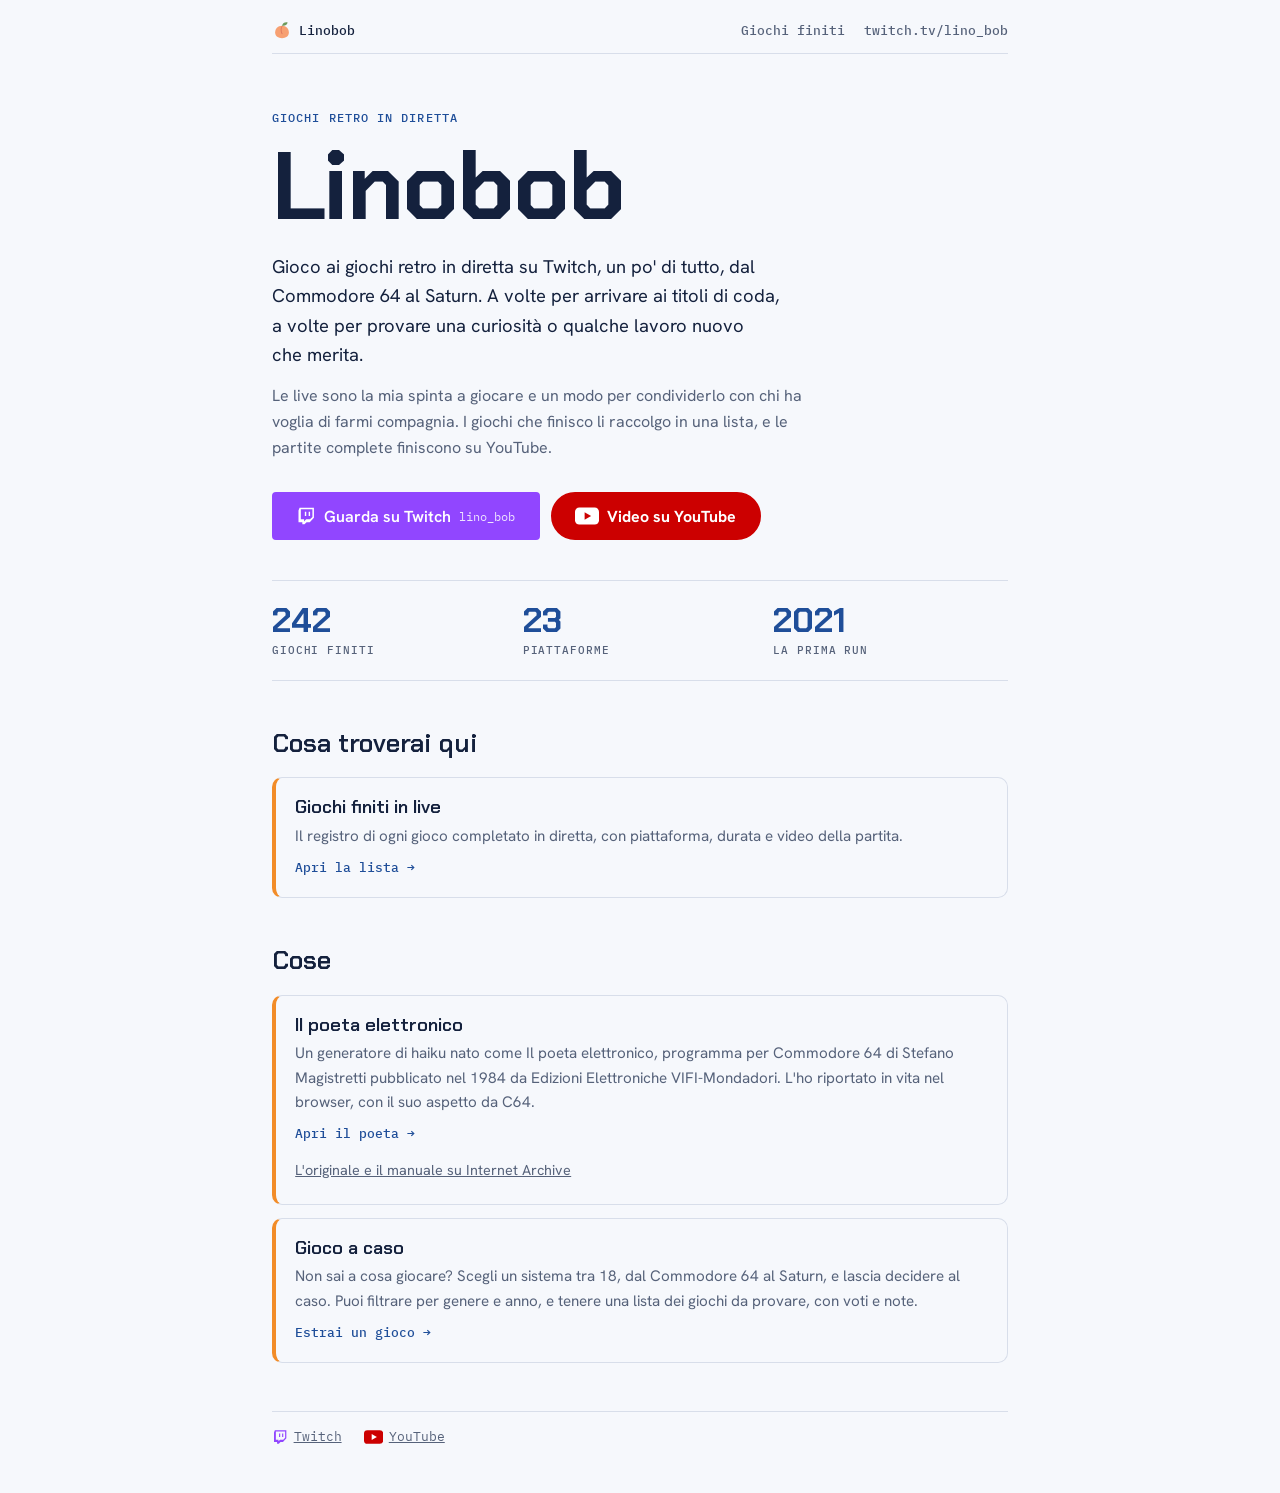
==== index.html @ 8f778dc2 "Pulsanti Twitch e YouTube nei loro colori e tasti delle piattaforme in risalto Co-Authored-By: Claud" ====
<!doctype html>
<html lang="it">
<head>
<meta charset="utf-8">
<meta name="viewport" content="width=device-width, initial-scale=1, viewport-fit=cover">
<title>Linobob</title>
<meta name="description" content="Giochi retro in diretta su Twitch: run complete, curiosità e scoperte. E le cose che creo.">
<link rel="icon" href="data:image/svg+xml,%3Csvg xmlns='http://www.w3.org/2000/svg' viewBox='0 0 32 32'%3E%3Cpath d='M16 9c-7 0-11 5-11 11s5 9 11 9 11-3 11-9-4-11-11-11z' fill='%23F7A072'/%3E%3Cpath d='M16 10c-2 3-2 8 0 12' stroke='%23E07A5F' stroke-width='1.6' fill='none' stroke-linecap='round'/%3E%3Cpath d='M16 9c1-4 5-6 9-5-1 4-5 6-9 5z' fill='%236E9A5B'/%3E%3C/svg%3E">
<link rel="preconnect" href="https://fonts.googleapis.com">
<link rel="preconnect" href="https://fonts.gstatic.com" crossorigin>
<link rel="stylesheet" href="https://fonts.googleapis.com/css2?family=Chakra+Petch:wght@600;700&family=Hanken+Grotesk:wght@400;500;600&family=IBM+Plex+Mono:wght@400;500&display=swap">
<link rel="stylesheet" href="assets/base.css">
<style>
/* Stile della sola home: colori, caratteri e barra in alto stanno in assets/base.css. */
.hero { padding: 3.5rem 0 2.5rem; }
.lead + .lead { margin-top: 0.8rem; color: var(--muted); font-size: 1rem; }

.cta { display: flex; flex-wrap: wrap; gap: 0.7rem; margin-top: 2rem; }
.btn { display: inline-flex; align-items: center; justify-content: center; gap: 0.5rem;
  min-height: 48px; padding: 0 1.4rem; border-radius: 999px; border: 2px solid var(--accent);
  font: 600 1rem var(--body); text-decoration: none; }
/* Pulsanti nei colori e nello stile di Twitch (angoli quasi squadrati) e YouTube (pillola) */
.btn .ico { width: 1.25rem; height: 1.25rem; flex: none; }
.btn .yt-ico { width: 1.5rem; }
.btn.tw { background: var(--twitch); border-color: var(--twitch); color: var(--brand-ink); border-radius: 4px; }
.btn.tw:hover { background: var(--twitch-hover); border-color: var(--twitch-hover); }
.btn.yt { background: var(--yt); border-color: var(--yt); color: var(--brand-ink); font-weight: 700; }
.btn.yt:hover { background: var(--yt-hover); border-color: var(--yt-hover); }
.foot a { display: inline-flex; align-items: center; gap: 0.35rem; }
.foot .ico-s { width: 1rem; height: 1rem; flex: none; }
.foot .yt-ico { width: 1.2rem; }
.btn small { font: 400 0.75rem var(--mono); opacity: 0.85; }

.facts { display: grid; grid-template-columns: repeat(3, minmax(0, 1fr)); gap: 1rem;
  margin: 0; padding: 1.4rem 0; border-block: 1px solid var(--line); }
.facts div { display: flex; flex-direction: column; }
.facts dd { margin: 0; }
.facts b { display: block; font: 700 2.1rem/1 var(--display); color: var(--accent); font-variant-numeric: tabular-nums; }
.facts dt { order: 2; margin-top: 0.4rem; font: 500 0.7rem var(--mono); text-transform: uppercase; letter-spacing: 0.08em; color: var(--muted); }

.sub { margin: 0; color: var(--muted); }
.cards { list-style: none; margin: 1.2rem 0 0; padding: 0; display: grid; gap: 0.8rem; }
.card { position: relative; border: 1px solid var(--line); border-left: 4px solid var(--detail); border-radius: 10px; padding: 1.1rem 1.2rem; }
.card h3 { margin: 0; font: 600 1.15rem/1.2 var(--display); }
.card p { margin: 0.35rem 0 0; color: var(--muted); font-size: 0.95rem; }
.tag { display: inline-block; margin-top: 0.7rem; padding: 0.1rem 0.5rem; border-radius: 999px;
  background: var(--accent-soft); color: var(--accent-soft-ink); font: 500 0.72rem/1.5 var(--mono); }
/* Scheda con link: tutta la scheda è cliccabile */
.card h3 a { color: inherit; text-decoration: none; }
.card h3 a::after { content: ""; position: absolute; inset: 0; border-radius: inherit; }
.card:has(a):hover { border-color: var(--accent); }
.card .go { display: inline-block; margin-top: 0.7rem; color: var(--accent); font: 500 0.8rem var(--mono); }
/* Link secondario dentro una scheda cliccabile: sta sopra il link che copre la scheda */
.card .extra { position: relative; z-index: 1; display: block; width: fit-content; margin-top: 0.5rem;
  padding: 0.3rem 0; color: var(--muted); font-size: 0.9rem; }
.card .extra:hover { color: var(--accent); }
</style>
</head>
<body>
<div class="wrap">
  <div class="top">
    <a class="brand" href="./" aria-current="page">
      <svg viewBox="0 0 32 32" aria-hidden="true">
        <path d="M16 9c-7 0-11 5-11 11s5 9 11 9 11-3 11-9-4-11-11-11z" fill="var(--peach)"/>
        <path d="M16 10c-2 3-2 8 0 12" stroke="var(--peach-deep)" stroke-width="1.6" fill="none" stroke-linecap="round"/>
        <path d="M16 9c1-4 5-6 9-5-1 4-5 6-9 5z" fill="var(--leaf)"/>
      </svg>
      Linobob
    </a>
    <nav aria-label="Sito">
      <a href="giochi/">Giochi finiti</a>
      <a href="https://www.twitch.tv/lino_bob" target="_blank" rel="noopener">twitch.tv/lino_bob</a>
    </nav>
  </div>

  <header class="hero">
    <p class="kicker">Giochi retro in diretta</p>
    <h1>Linobob</h1>
    <p class="lead">Gioco ai giochi retro in diretta su Twitch, un po' di tutto, dal Commodore 64 al Saturn. A volte per arrivare ai titoli di coda, a volte per provare una curiosità o qualche lavoro nuovo che merita.</p>
    <p class="lead">Le live sono la mia spinta a giocare e un modo per condividerlo con chi ha voglia di farmi compagnia. I giochi che finisco li raccolgo in una lista, e le partite complete finiscono su YouTube.</p>
    <div class="cta">
      <a class="btn tw" href="https://www.twitch.tv/lino_bob" target="_blank" rel="noopener"><svg class="ico" viewBox="0 0 24 24" aria-hidden="true"><path fill="currentColor" d="M4.3 2 3 5.4v14h4.6V22h2.6l2.5-2.6h3.8L21.5 14V2H4.3zm15.4 11.1-2.9 2.9h-4.6l-2.5 2.5V16H5.8V3.8h13.9v9.3zM16.9 6.9v5h-1.7v-5h1.7zm-4.6 0v5h-1.7v-5h1.7z"/></svg>Guarda su Twitch <small>lino_bob</small></a>
      <a class="btn yt" href="https://www.youtube.com/@Lino_bob" target="_blank" rel="noopener"><svg class="ico yt-ico" viewBox="0 0 28 20" aria-hidden="true"><rect width="28" height="20" rx="5" fill="var(--brand-ink)"/><path d="M11.2 5.6v8.8l7.6-4.4z" fill="var(--yt)"/></svg>Video su YouTube</a>
    </div>
  </header>

  <!-- Numeri del 23/10/2026: lo script in fondo li aggiorna leggendo giochi/giochi.json.
       "Giochi finiti" conta i giochi diversi (stesso titolo e piattaforma = uno), non le run. -->
  <dl class="facts">
    <div><dd><b id="n-giochi">240</b></dd><dt>giochi finiti</dt></div>
    <div><dd><b id="n-piatt">23</b></dd><dt>piattaforme</dt></div>
    <div><dd><b id="n-prima">2021</b></dd><dt>la prima run</dt></div>
  </dl>

  <h2>Cosa troverai qui</h2>
  <ul class="cards">
    <li class="card">
      <h3><a href="giochi/">Giochi finiti in live</a></h3>
      <p>Il registro di ogni gioco completato in diretta, con piattaforma, durata e video della partita.</p>
      <span class="go" aria-hidden="true">Apri la lista →</span>
    </li>
  </ul>

  <h2 id="cose">Cose</h2>
  <ul class="cards">
    <li class="card">
      <h3><a href="progetti/poeta-elettronico/">Il poeta elettronico</a></h3>
      <p>Un generatore di haiku nato come Il poeta elettronico, programma per Commodore 64 di Stefano Magistretti pubblicato nel 1984 da Edizioni Elettroniche VIFI-Mondadori. L'ho riportato in vita nel browser, con il suo aspetto da C64.</p>
      <span class="go" aria-hidden="true">Apri il poeta →</span>
      <a class="extra" href="https://archive.org/details/ilpoetaelettronico" target="_blank" rel="noopener">L'originale e il manuale su Internet Archive</a>
    </li>
    <li class="card">
      <h3><a href="progetti/gioco-a-caso/">Gioco a caso</a></h3>
      <p>Non sai a cosa giocare? Scegli un sistema tra 18, dal Commodore 64 al Saturn, e lascia decidere al caso. Puoi filtrare per genere e anno, e tenere una lista dei giochi da provare, con voti e note.</p>
      <span class="go" aria-hidden="true">Estrai un gioco →</span>
    </li>
  </ul>

  <footer class="foot">
    <a href="https://www.twitch.tv/lino_bob" target="_blank" rel="noopener"><svg class="ico-s" viewBox="0 0 24 24" aria-hidden="true"><path fill="var(--twitch)" d="M4.3 2 3 5.4v14h4.6V22h2.6l2.5-2.6h3.8L21.5 14V2H4.3zm15.4 11.1-2.9 2.9h-4.6l-2.5 2.5V16H5.8V3.8h13.9v9.3zM16.9 6.9v5h-1.7v-5h1.7zm-4.6 0v5h-1.7v-5h1.7z"/></svg>Twitch</a>
    <a href="https://www.youtube.com/@Lino_bob" target="_blank" rel="noopener"><svg class="ico-s yt-ico" viewBox="0 0 28 20" aria-hidden="true"><rect width="28" height="20" rx="5" fill="var(--yt)"/><path d="M11.2 5.6v8.8l7.6-4.4z" fill="var(--brand-ink)"/></svg>YouTube</a>
  </footer>
</div>
<script>
/* Aggiorna i numeri in alto dalla lista dei giochi; se il file non si legge restano quelli scritti sopra. */
fetch('giochi/giochi.json', { cache: 'no-cache' })
  .then(r => r.ok ? r.json() : Promise.reject())
  .then(d => {
    const g = d.giochi;
    const norm = s => s.normalize('NFD').replace(/[\u0300-\u036f]/g, '').toLowerCase();
    document.getElementById('n-giochi').textContent = new Set(g.map(x => norm(x.titolo) + '|' + x.piattaforma)).size;
    document.getElementById('n-piatt').textContent = new Set(g.map(x => x.piattaforma)).size;
    document.getElementById('n-prima').textContent = g.map(x => x.data).sort()[0].slice(0, 4);
  })
  .catch(() => {});
</script>
</body>
</html>
---- assets/base.css ----
/* Stile condiviso da tutte le pagine del sito.
   Colori blu e arancio (variante "A"). Colori e caratteri si cambiano solo qui, nei token di :root.
   --detail è il bordino colorato delle schede; --peach, --peach-deep e --leaf servono solo alla pesca del logo.
   --chip/--chip-line/--chip-ink: i tasti delle piattaforme. --twitch e --yt: i colori dei due siti, uguali nei due temi. */
:root {
  --bg: #F6F8FC; --fg: #14213D; --muted: #56627A; --line: #D8DEEA;
  --accent: #1F4E99; --accent-ink: #FFFFFF; --accent-soft: #DFE8F7; --accent-soft-ink: #1F4E99;
  --detail: #F28C28; --bar: #C9D6EC;
  --peach: #F7A072; --peach-deep: #E07A5F; --leaf: #6E9A5B;
  --chip: #1F4E99; --chip-line: #1F4E99; --chip-ink: #FFFFFF;
  --twitch: #9146FF; --twitch-hover: #772CE8; --yt: #CC0000; --yt-hover: #A80000; --brand-ink: #FFFFFF;
  --display: "Chakra Petch", "Segoe UI", system-ui, sans-serif;
  --body: "Hanken Grotesk", "Segoe UI", system-ui, sans-serif;
  --mono: "IBM Plex Mono", ui-monospace, Menlo, Consolas, monospace;
  color-scheme: light;
}
@media (prefers-color-scheme: dark) {
  :root {
    --bg: #0F1726; --fg: #E8EDF6; --muted: #9AA6BC; --line: #24314A;
    --accent: #FFA24C; --accent-ink: #0F1726; --accent-soft: #2E2418; --accent-soft-ink: #FFA24C;
    --detail: #4C8DFF; --bar: #33456A;
    --peach: #F7A072; --peach-deep: #E07A5F; --leaf: #8DB97A;
    --chip: #FFA24C; --chip-line: #FFA24C; --chip-ink: #0F1726;
    --twitch: #9146FF; --twitch-hover: #772CE8; --yt: #CC0000; --yt-hover: #A80000; --brand-ink: #FFFFFF;
    color-scheme: dark;
  }
}

* { box-sizing: border-box; }
html { -webkit-text-size-adjust: 100%; }
body {
  margin: 0; background: var(--bg); color: var(--fg);
  font: 400 16px/1.6 var(--body);
  padding-block: 1.25rem 3rem;
  padding-left: max(16px, env(safe-area-inset-left, 0px));
  padding-right: max(16px, env(safe-area-inset-right, 0px));
}
img { max-width: 100%; height: auto; }
[hidden] { display: none !important; }
a { color: var(--accent); }
button, input, select { font: inherit; }
:focus-visible { outline: 2px solid var(--accent); outline-offset: 2px; }
.wrap { max-width: 46rem; margin-inline: auto; }

/* Barra in alto, uguale su tutte le pagine: la pesca porta alla home */
.top { display: flex; flex-wrap: wrap; justify-content: space-between; align-items: center; gap: 0.4rem 1.2rem;
  padding-bottom: 0.8rem; border-bottom: 1px solid var(--line); font: 500 0.8rem var(--mono); }
.top nav { display: flex; flex-wrap: wrap; gap: 0.4rem 1.2rem; }
.top a { color: var(--muted); text-decoration: none; }
.top a:hover, .top a[aria-current="page"] { color: var(--fg); }
.top .brand { display: inline-flex; align-items: center; gap: 0.45rem; color: var(--fg); }
.brand svg { width: 20px; height: 20px; flex: none; }

h1 { font: 700 clamp(3.2rem, 16vw, 6rem)/0.95 var(--display); letter-spacing: -0.02em; margin: 0; overflow-wrap: anywhere; }
h2 { font: 600 1.6rem/1.15 var(--display); margin: 3rem 0 0.4rem; }
.lead { margin: 1.3rem 0 0; font-size: 1.15rem; max-width: 34rem; text-wrap: pretty; }
.kicker, .label { font: 500 0.75rem var(--mono); text-transform: uppercase; letter-spacing: 0.09em; }
.kicker { margin: 0 0 1rem; color: var(--accent); }
.label { color: var(--muted); }

.foot { margin-top: 3rem; padding-top: 1rem; border-top: 1px solid var(--line);
  color: var(--muted); font: 400 0.8rem var(--mono); display: flex; flex-wrap: wrap; gap: 0.4rem 1.4rem; }
.foot a { color: var(--muted); }
.foot p { margin: 0; }
.foot code { font: inherit; font-weight: 500; color: var(--fg); }
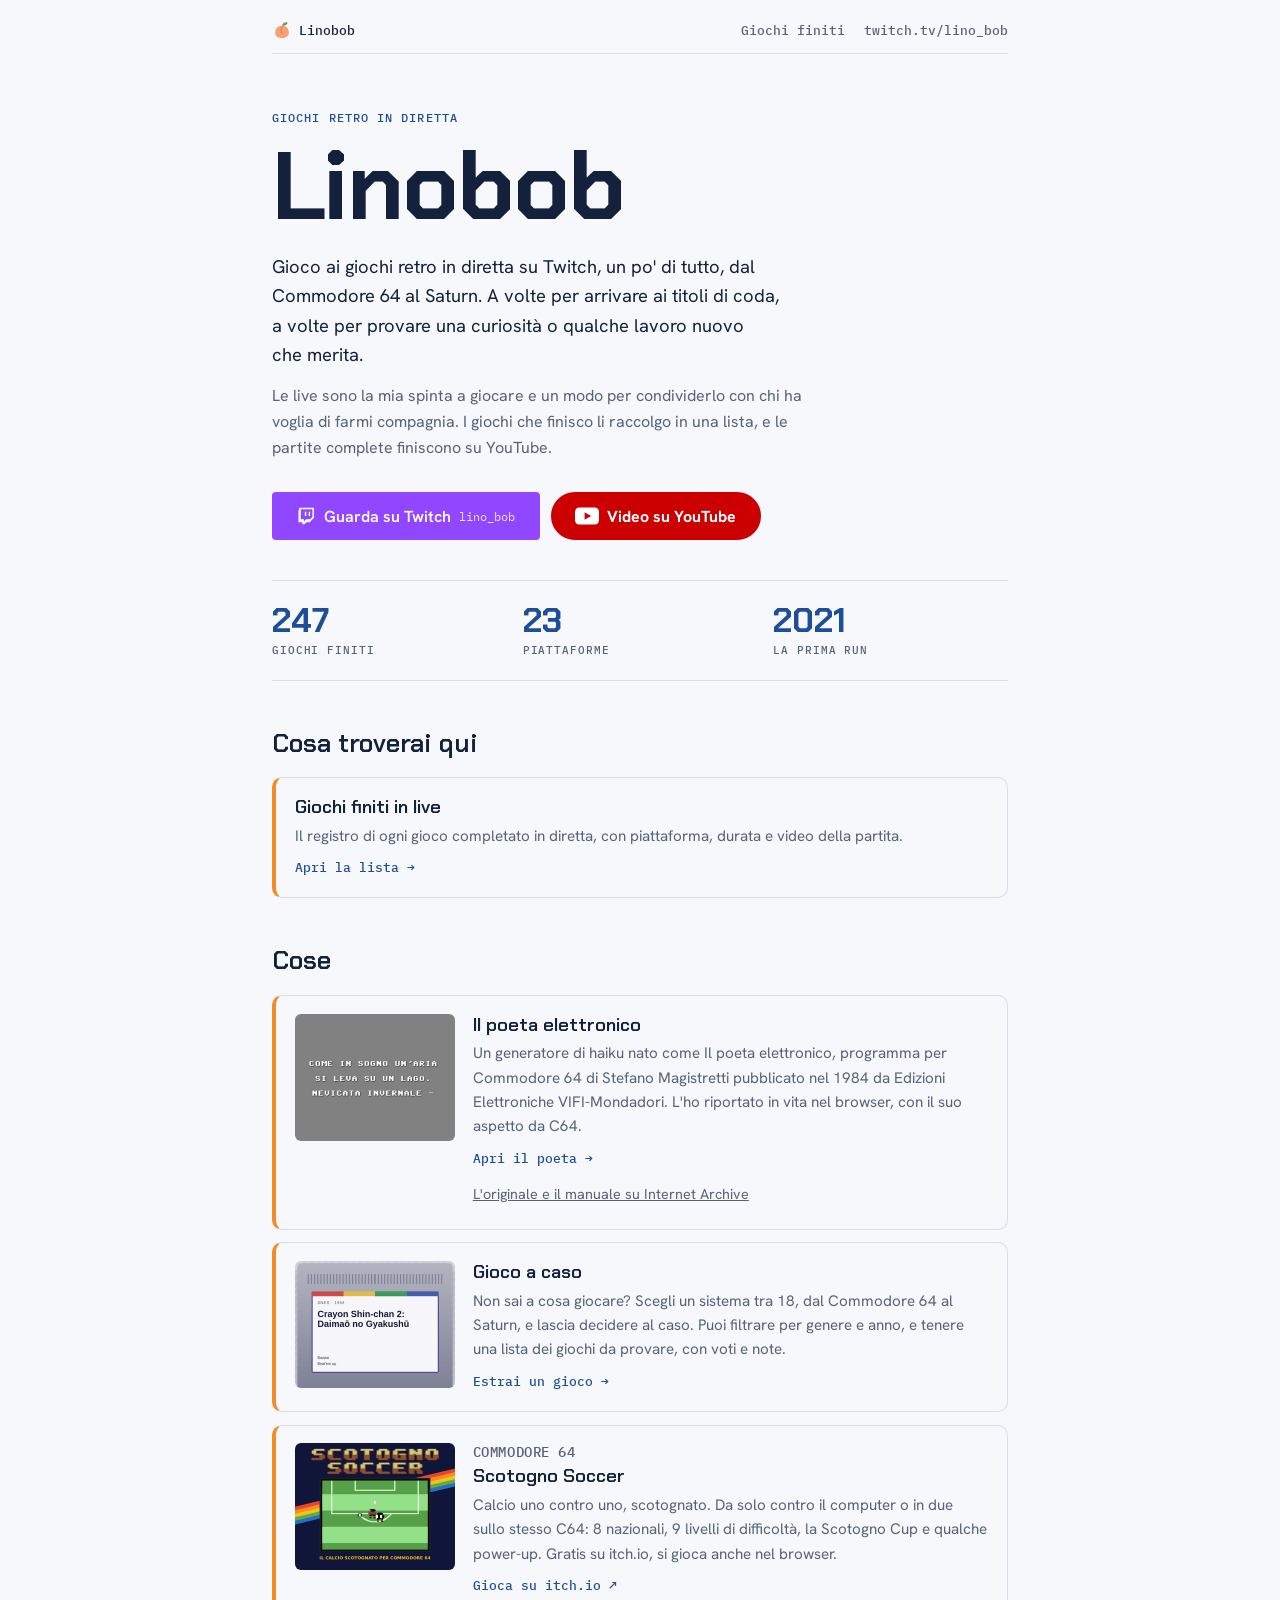
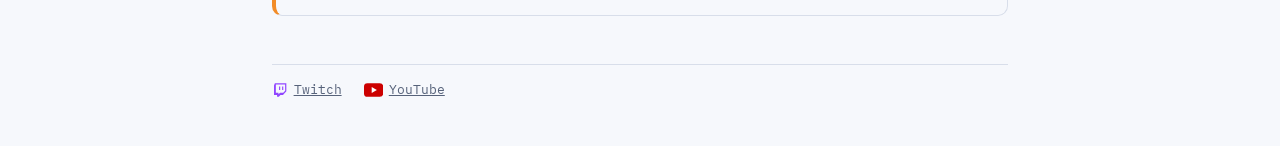
==== commit 438a2bcc: "Aggiunto Scotogno Soccer e immagini nelle schede di Cose Co-Authored-By: Claude Opus 5.5 (1M context" ====
--- a/index.html
+++ b/index.html
@@ -54,6 +54,12 @@
 .card .extra { position: relative; z-index: 1; display: block; width: fit-content; margin-top: 0.5rem;
   padding: 0.3rem 0; color: var(--muted); font-size: 0.9rem; }
 .card .extra:hover { color: var(--accent); }
+/* Schede con immagine: miniatura a sinistra, su telefono sopra il testo */
+.card.cover { display: grid; grid-template-columns: 160px minmax(0, 1fr); gap: 0 1.1rem; align-items: start; }
+.card.cover img { width: 160px; height: auto; border-radius: 6px; }
+/* Su telefono la miniatura occupa metà larghezza e il testo le scorre intorno */
+@media (max-width: 520px) { .card.cover { display: flow-root; } .card.cover img { float: left; width: calc(50% - 0.45rem); margin: 0.2rem 0.9rem 0.5rem 0; } }
+.card .kind { display: block; margin-bottom: 0.25rem; color: var(--muted); font: 500 0.85rem var(--mono); letter-spacing: 0.04em; text-transform: uppercase; }
 </style>
 </head>
 <body>
@@ -103,16 +109,31 @@
 
   <h2 id="cose">Cose</h2>
   <ul class="cards">
-    <li class="card">
+    <li class="card cover">
+      <img src="progetti/poeta-elettronico/anteprima.png" width="160" height="127" loading="lazy" alt="Un haiku generato, a lettere bianche su schermo grigio come un Commodore 64">
+      <div>
       <h3><a href="progetti/poeta-elettronico/">Il poeta elettronico</a></h3>
       <p>Un generatore di haiku nato come Il poeta elettronico, programma per Commodore 64 di Stefano Magistretti pubblicato nel 1984 da Edizioni Elettroniche VIFI-Mondadori. L'ho riportato in vita nel browser, con il suo aspetto da C64.</p>
       <span class="go" aria-hidden="true">Apri il poeta →</span>
       <a class="extra" href="https://archive.org/details/ilpoetaelettronico" target="_blank" rel="noopener">L'originale e il manuale su Internet Archive</a>
+      </div>
     </li>
-    <li class="card">
+    <li class="card cover">
+      <img src="progetti/gioco-a-caso/anteprima.png" width="160" height="127" loading="lazy" alt="Un gioco estratto: l'etichetta di una cartuccia Super Nintendo con titolo, anno ed editore">
+      <div>
       <h3><a href="progetti/gioco-a-caso/">Gioco a caso</a></h3>
       <p>Non sai a cosa giocare? Scegli un sistema tra 18, dal Commodore 64 al Saturn, e lascia decidere al caso. Puoi filtrare per genere e anno, e tenere una lista dei giochi da provare, con voti e note.</p>
       <span class="go" aria-hidden="true">Estrai un gioco →</span>
+      </div>
+    </li>
+    <li class="card cover">
+      <img src="progetti/scotogno-soccer/copertina.png" width="160" height="127" loading="lazy" alt="Copertina di Scotogno Soccer: il titolo a lettere pixel e una mischia davanti alla porta">
+      <div>
+      <span class="kind">Commodore 64</span>
+      <h3><a href="https://linobob.itch.io/scotogno-soccer" target="_blank" rel="noopener noreferrer">Scotogno Soccer</a></h3>
+      <p>Calcio uno contro uno, scotognato. Da solo contro il computer o in due sullo stesso C64: 8 nazionali, 9 livelli di difficoltà, la Scotogno Cup e qualche power-up. Gratis su itch.io, si gioca anche nel browser.</p>
+      <span class="go" aria-hidden="true">Gioca su itch.io ↗</span>
+      </div>
     </li>
   </ul>
 
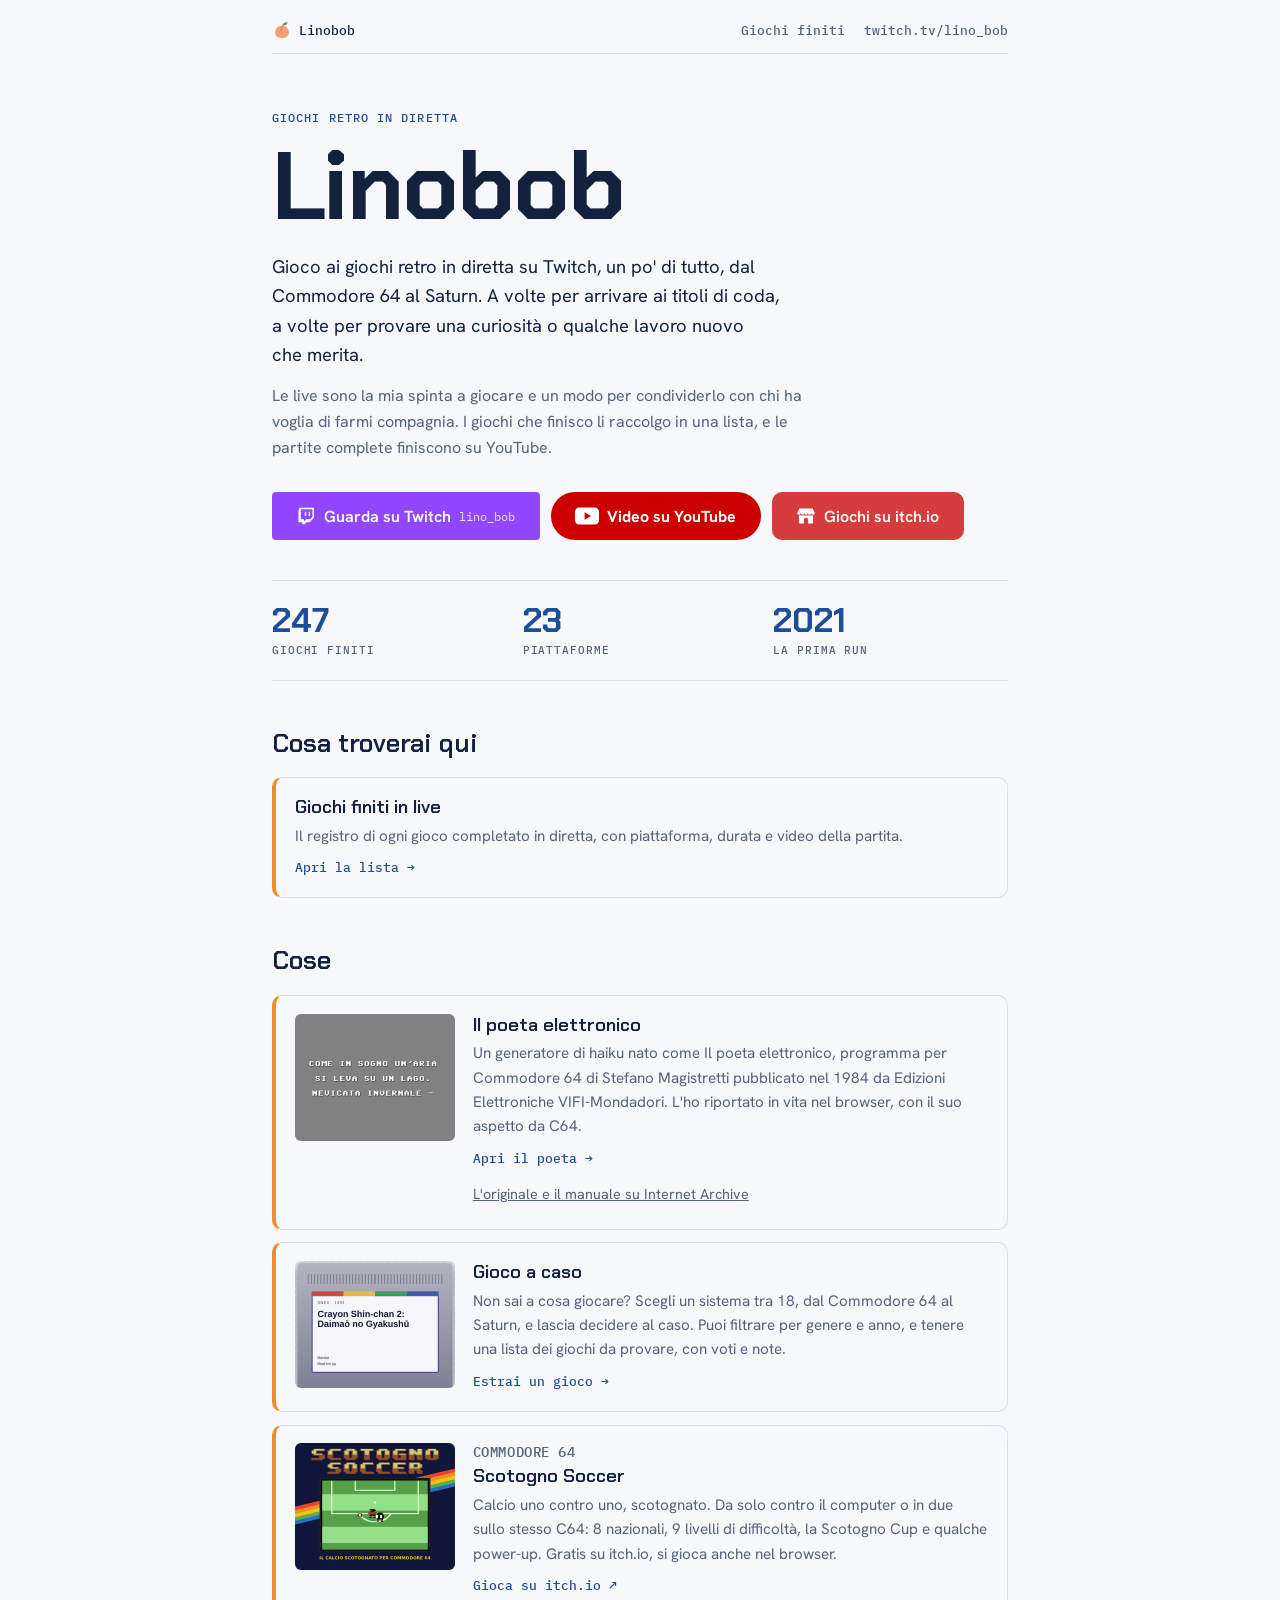
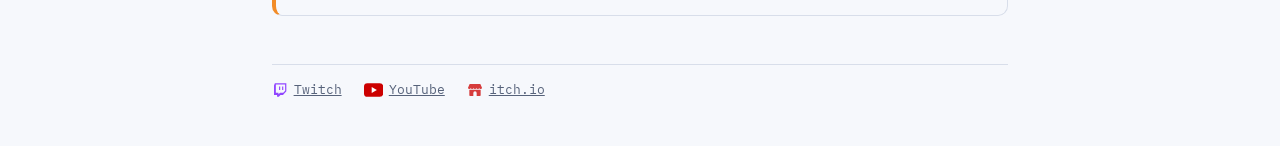
==== commit 38aa0c30: "Aggiunto il pulsante itch.io nella home Co-Authored-By: Claude Opus 5.5 (1M context) <noreply@anthro" ====
--- a/index.html
+++ b/index.html
@@ -60,6 +60,10 @@
 /* Su telefono la miniatura occupa metà larghezza e il testo le scorre intorno */
 @media (max-width: 520px) { .card.cover { display: flow-root; } .card.cover img { float: left; width: calc(50% - 0.45rem); margin: 0.2rem 0.9rem 0.5rem 0; } }
 .card .kind { display: block; margin-bottom: 0.25rem; color: var(--muted); font: 500 0.85rem var(--mono); letter-spacing: 0.04em; text-transform: uppercase; }
+.btn.it { background: var(--itch); border-color: var(--itch); color: var(--brand-ink); border-radius: 10px; }
+.btn.it:hover { background: var(--itch-hover); border-color: var(--itch-hover); }
+/* Telefono: Twitch su tutta la riga, YouTube e itch.io affiancati con il nome breve */
+@media (max-width: 520px) { .cta { display: grid; grid-template-columns: 1fr 1fr; } .btn.tw { grid-column: 1 / -1; } .btn.yt .lg, .btn.it .lg { display: none; } .btn.yt, .btn.it { padding: 0 0.8rem; } }
 </style>
 </head>
 <body>
@@ -85,8 +89,9 @@
     <p class="lead">Gioco ai giochi retro in diretta su Twitch, un po' di tutto, dal Commodore 64 al Saturn. A volte per arrivare ai titoli di coda, a volte per provare una curiosità o qualche lavoro nuovo che merita.</p>
     <p class="lead">Le live sono la mia spinta a giocare e un modo per condividerlo con chi ha voglia di farmi compagnia. I giochi che finisco li raccolgo in una lista, e le partite complete finiscono su YouTube.</p>
     <div class="cta">
-      <a class="btn tw" href="https://www.twitch.tv/lino_bob" target="_blank" rel="noopener"><svg class="ico" viewBox="0 0 24 24" aria-hidden="true"><path fill="currentColor" d="M4.3 2 3 5.4v14h4.6V22h2.6l2.5-2.6h3.8L21.5 14V2H4.3zm15.4 11.1-2.9 2.9h-4.6l-2.5 2.5V16H5.8V3.8h13.9v9.3zM16.9 6.9v5h-1.7v-5h1.7zm-4.6 0v5h-1.7v-5h1.7z"/></svg>Guarda su Twitch <small>lino_bob</small></a>
-      <a class="btn yt" href="https://www.youtube.com/@Lino_bob" target="_blank" rel="noopener"><svg class="ico yt-ico" viewBox="0 0 28 20" aria-hidden="true"><rect width="28" height="20" rx="5" fill="var(--brand-ink)"/><path d="M11.2 5.6v8.8l7.6-4.4z" fill="var(--yt)"/></svg>Video su YouTube</a>
+      <a class="btn tw" href="https://www.twitch.tv/lino_bob" target="_blank" rel="noopener"><svg class="ico" viewBox="0 0 24 24" aria-hidden="true"><path fill="currentColor" d="M4.3 2 3 5.4v14h4.6V22h2.6l2.5-2.6h3.8L21.5 14V2H4.3zm15.4 11.1-2.9 2.9h-4.6l-2.5 2.5V16H5.8V3.8h13.9v9.3zM16.9 6.9v5h-1.7v-5h1.7zm-4.6 0v5h-1.7v-5h1.7z"/></svg><span><span class="lg">Guarda su </span>Twitch</span> <small>lino_bob</small></a>
+      <a class="btn yt" href="https://www.youtube.com/@Lino_bob" target="_blank" rel="noopener"><svg class="ico yt-ico" viewBox="0 0 28 20" aria-hidden="true"><rect width="28" height="20" rx="5" fill="var(--brand-ink)"/><path d="M11.2 5.6v8.8l7.6-4.4z" fill="var(--yt)"/></svg><span><span class="lg">Video su </span>YouTube</span></a>
+      <a class="btn it" href="https://linobob.itch.io" target="_blank" rel="noopener noreferrer"><svg class="ico" viewBox="0 0 24 24" aria-hidden="true"><path fill="currentColor" fill-rule="evenodd" d="M4 3h16l2.5 5.5a2.1 2.1 0 0 1-4.2 0a2.1 2.1 0 0 1-4.2 0a2.1 2.1 0 0 1-4.2 0a2.1 2.1 0 0 1-4.2 0a2.1 2.1 0 0 1-4.2 0zM3.5 11.5h17V20a1 1 0 0 1-1 1h-15a1 1 0 0 1-1-1zM9.5 21v-4.5a2.5 2.5 0 0 1 5 0V21z"/></svg><span><span class="lg">Giochi su </span>itch.io</span></a>
     </div>
   </header>
 
@@ -140,6 +145,7 @@
   <footer class="foot">
     <a href="https://www.twitch.tv/lino_bob" target="_blank" rel="noopener"><svg class="ico-s" viewBox="0 0 24 24" aria-hidden="true"><path fill="var(--twitch)" d="M4.3 2 3 5.4v14h4.6V22h2.6l2.5-2.6h3.8L21.5 14V2H4.3zm15.4 11.1-2.9 2.9h-4.6l-2.5 2.5V16H5.8V3.8h13.9v9.3zM16.9 6.9v5h-1.7v-5h1.7zm-4.6 0v5h-1.7v-5h1.7z"/></svg>Twitch</a>
     <a href="https://www.youtube.com/@Lino_bob" target="_blank" rel="noopener"><svg class="ico-s yt-ico" viewBox="0 0 28 20" aria-hidden="true"><rect width="28" height="20" rx="5" fill="var(--yt)"/><path d="M11.2 5.6v8.8l7.6-4.4z" fill="var(--brand-ink)"/></svg>YouTube</a>
+    <a href="https://linobob.itch.io" target="_blank" rel="noopener noreferrer"><svg class="ico-s" viewBox="0 0 24 24" aria-hidden="true"><path fill="var(--itch)" fill-rule="evenodd" d="M4 3h16l2.5 5.5a2.1 2.1 0 0 1-4.2 0a2.1 2.1 0 0 1-4.2 0a2.1 2.1 0 0 1-4.2 0a2.1 2.1 0 0 1-4.2 0a2.1 2.1 0 0 1-4.2 0zM3.5 11.5h17V20a1 1 0 0 1-1 1h-15a1 1 0 0 1-1-1zM9.5 21v-4.5a2.5 2.5 0 0 1 5 0V21z"/></svg>itch.io</a>
   </footer>
 </div>
 <script>
--- a/assets/base.css
+++ b/assets/base.css
@@ -1,14 +1,14 @@
 /* Stile condiviso da tutte le pagine del sito.
    Colori blu e arancio (variante "A"). Colori e caratteri si cambiano solo qui, nei token di :root.
    --detail è il bordino colorato delle schede; --peach, --peach-deep e --leaf servono solo alla pesca del logo.
-   --chip/--chip-line/--chip-ink: i tasti delle piattaforme. --twitch e --yt: i colori dei due siti, uguali nei due temi. */
+   --chip/--chip-line/--chip-ink: i tasti delle piattaforme. --twitch, --yt e --itch: i colori dei tre siti, uguali nei due temi. */
 :root {
   --bg: #F6F8FC; --fg: #14213D; --muted: #56627A; --line: #D8DEEA;
   --accent: #1F4E99; --accent-ink: #FFFFFF; --accent-soft: #DFE8F7; --accent-soft-ink: #1F4E99;
   --detail: #F28C28; --bar: #C9D6EC;
   --peach: #F7A072; --peach-deep: #E07A5F; --leaf: #6E9A5B;
   --chip: #1F4E99; --chip-line: #1F4E99; --chip-ink: #FFFFFF;
-  --twitch: #9146FF; --twitch-hover: #772CE8; --yt: #CC0000; --yt-hover: #A80000; --brand-ink: #FFFFFF;
+  --twitch: #9146FF; --twitch-hover: #772CE8; --yt: #CC0000; --yt-hover: #A80000; --itch: #D63C3C; --itch-hover: #B83030; --brand-ink: #FFFFFF;
   --display: "Chakra Petch", "Segoe UI", system-ui, sans-serif;
   --body: "Hanken Grotesk", "Segoe UI", system-ui, sans-serif;
   --mono: "IBM Plex Mono", ui-monospace, Menlo, Consolas, monospace;
@@ -21,7 +21,7 @@
     --detail: #4C8DFF; --bar: #33456A;
     --peach: #F7A072; --peach-deep: #E07A5F; --leaf: #8DB97A;
     --chip: #FFA24C; --chip-line: #FFA24C; --chip-ink: #0F1726;
-    --twitch: #9146FF; --twitch-hover: #772CE8; --yt: #CC0000; --yt-hover: #A80000; --brand-ink: #FFFFFF;
+    --twitch: #9146FF; --twitch-hover: #772CE8; --yt: #CC0000; --yt-hover: #A80000; --itch: #D63C3C; --itch-hover: #B83030; --brand-ink: #FFFFFF;
     color-scheme: dark;
   }
 }
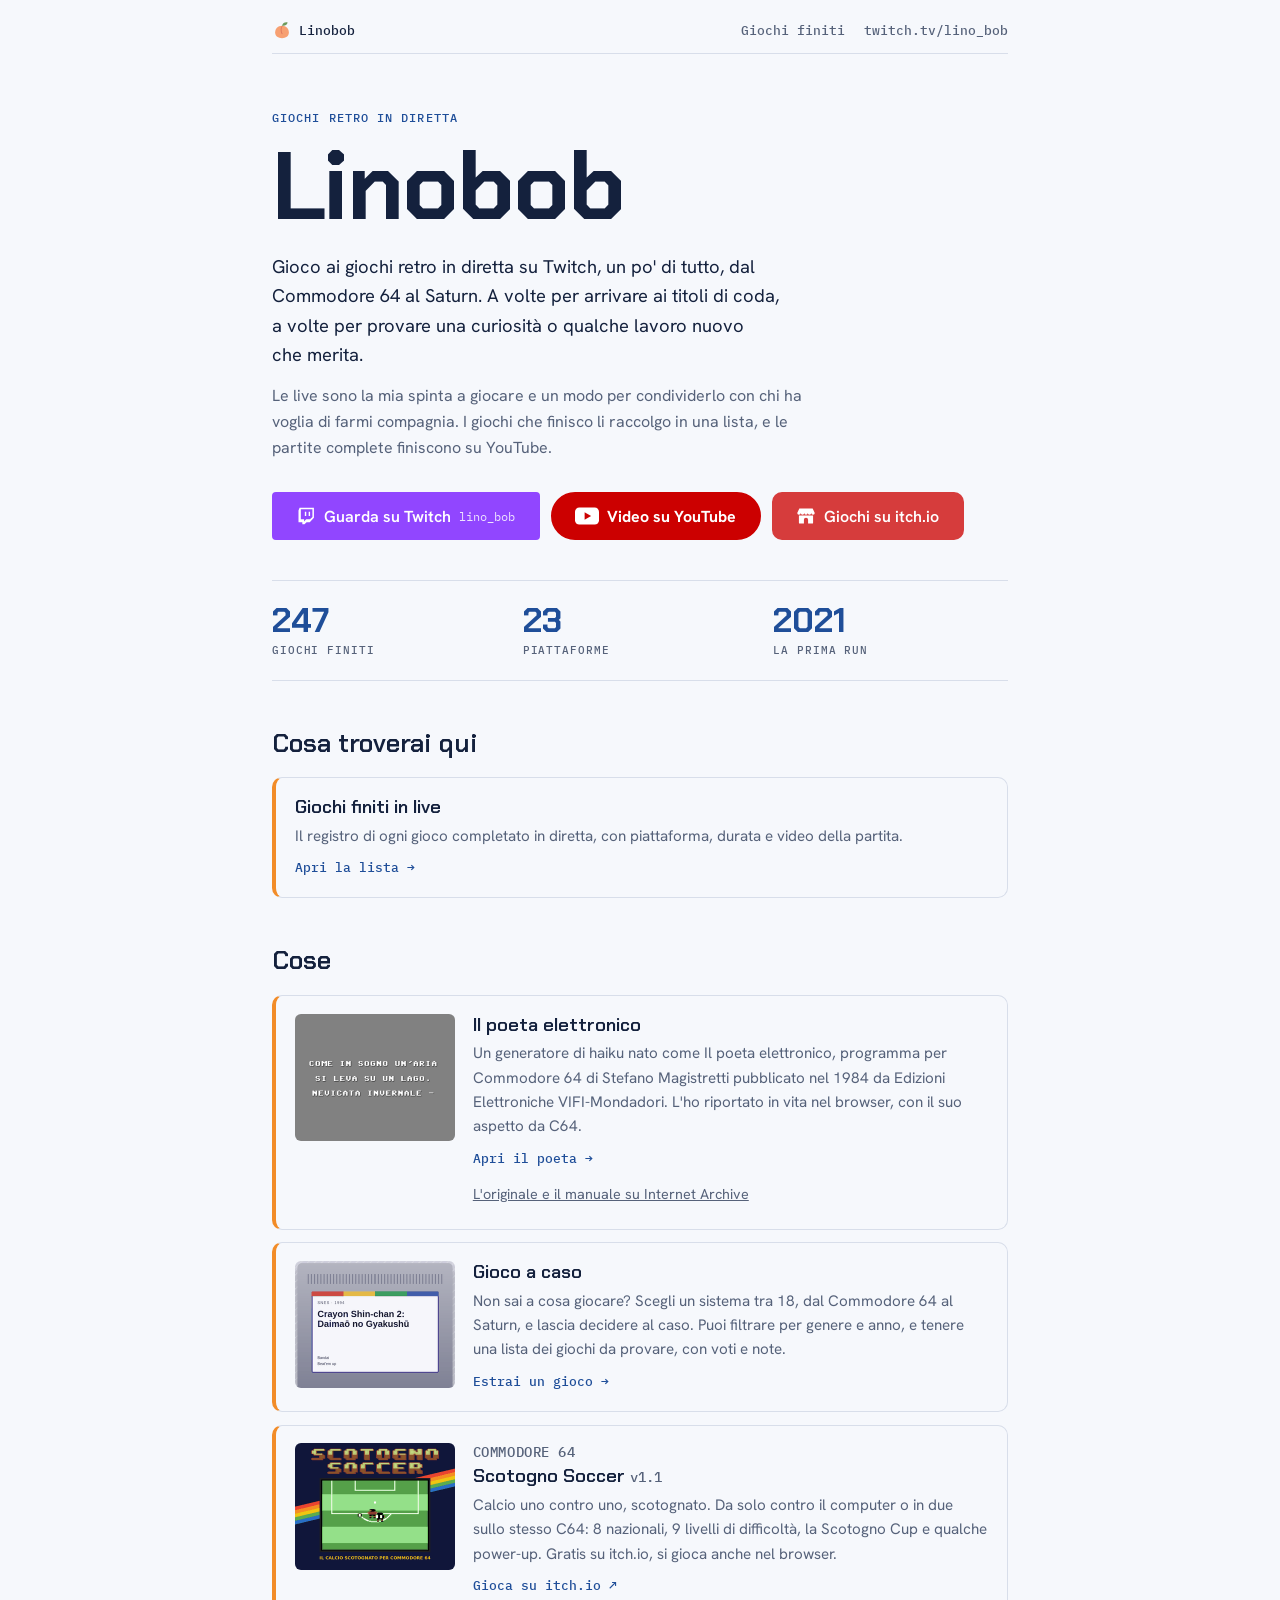
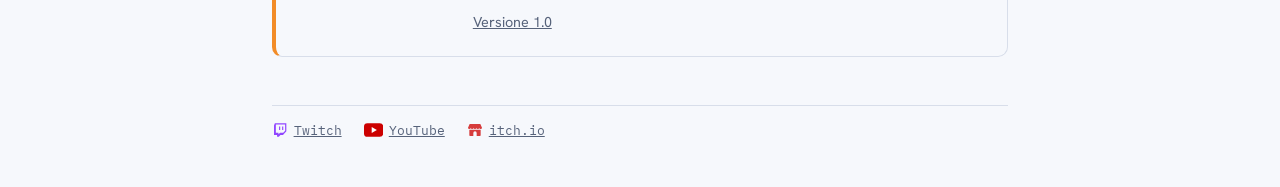
==== commit c1dde991: "Aggiunta la versione 1.0 di Scotogno Soccer Co-Authored-By: Claude Opus 5.5 (1M context) <noreply@an" ====
--- a/index.html
+++ b/index.html
@@ -59,6 +59,7 @@
 .card.cover img { width: 160px; height: auto; border-radius: 6px; }
 /* Su telefono la miniatura occupa metà larghezza e il testo le scorre intorno */
 @media (max-width: 520px) { .card.cover { display: flow-root; } .card.cover img { float: left; width: calc(50% - 0.45rem); margin: 0.2rem 0.9rem 0.5rem 0; } }
+.card .ver { color: var(--muted); font: 500 0.85rem var(--mono); white-space: nowrap; }
 .card .kind { display: block; margin-bottom: 0.25rem; color: var(--muted); font: 500 0.85rem var(--mono); letter-spacing: 0.04em; text-transform: uppercase; }
 .btn.it { background: var(--itch); border-color: var(--itch); color: var(--brand-ink); border-radius: 10px; }
 .btn.it:hover { background: var(--itch-hover); border-color: var(--itch-hover); }
@@ -135,9 +136,10 @@
       <img src="progetti/scotogno-soccer/copertina.png" width="160" height="127" loading="lazy" alt="Copertina di Scotogno Soccer: il titolo a lettere pixel e una mischia davanti alla porta">
       <div>
       <span class="kind">Commodore 64</span>
-      <h3><a href="https://linobob.itch.io/scotogno-soccer" target="_blank" rel="noopener noreferrer">Scotogno Soccer</a></h3>
+      <h3><a href="https://linobob.itch.io/scotogno-soccer" target="_blank" rel="noopener noreferrer">Scotogno Soccer</a> <span class="ver">v1.1</span></h3>
       <p>Calcio uno contro uno, scotognato. Da solo contro il computer o in due sullo stesso C64: 8 nazionali, 9 livelli di difficoltà, la Scotogno Cup e qualche power-up. Gratis su itch.io, si gioca anche nel browser.</p>
       <span class="go" aria-hidden="true">Gioca su itch.io ↗</span>
+      <a class="extra" href="progetti/scotogno-soccer/v1.0/">Versione 1.0</a>
       </div>
     </li>
   </ul>
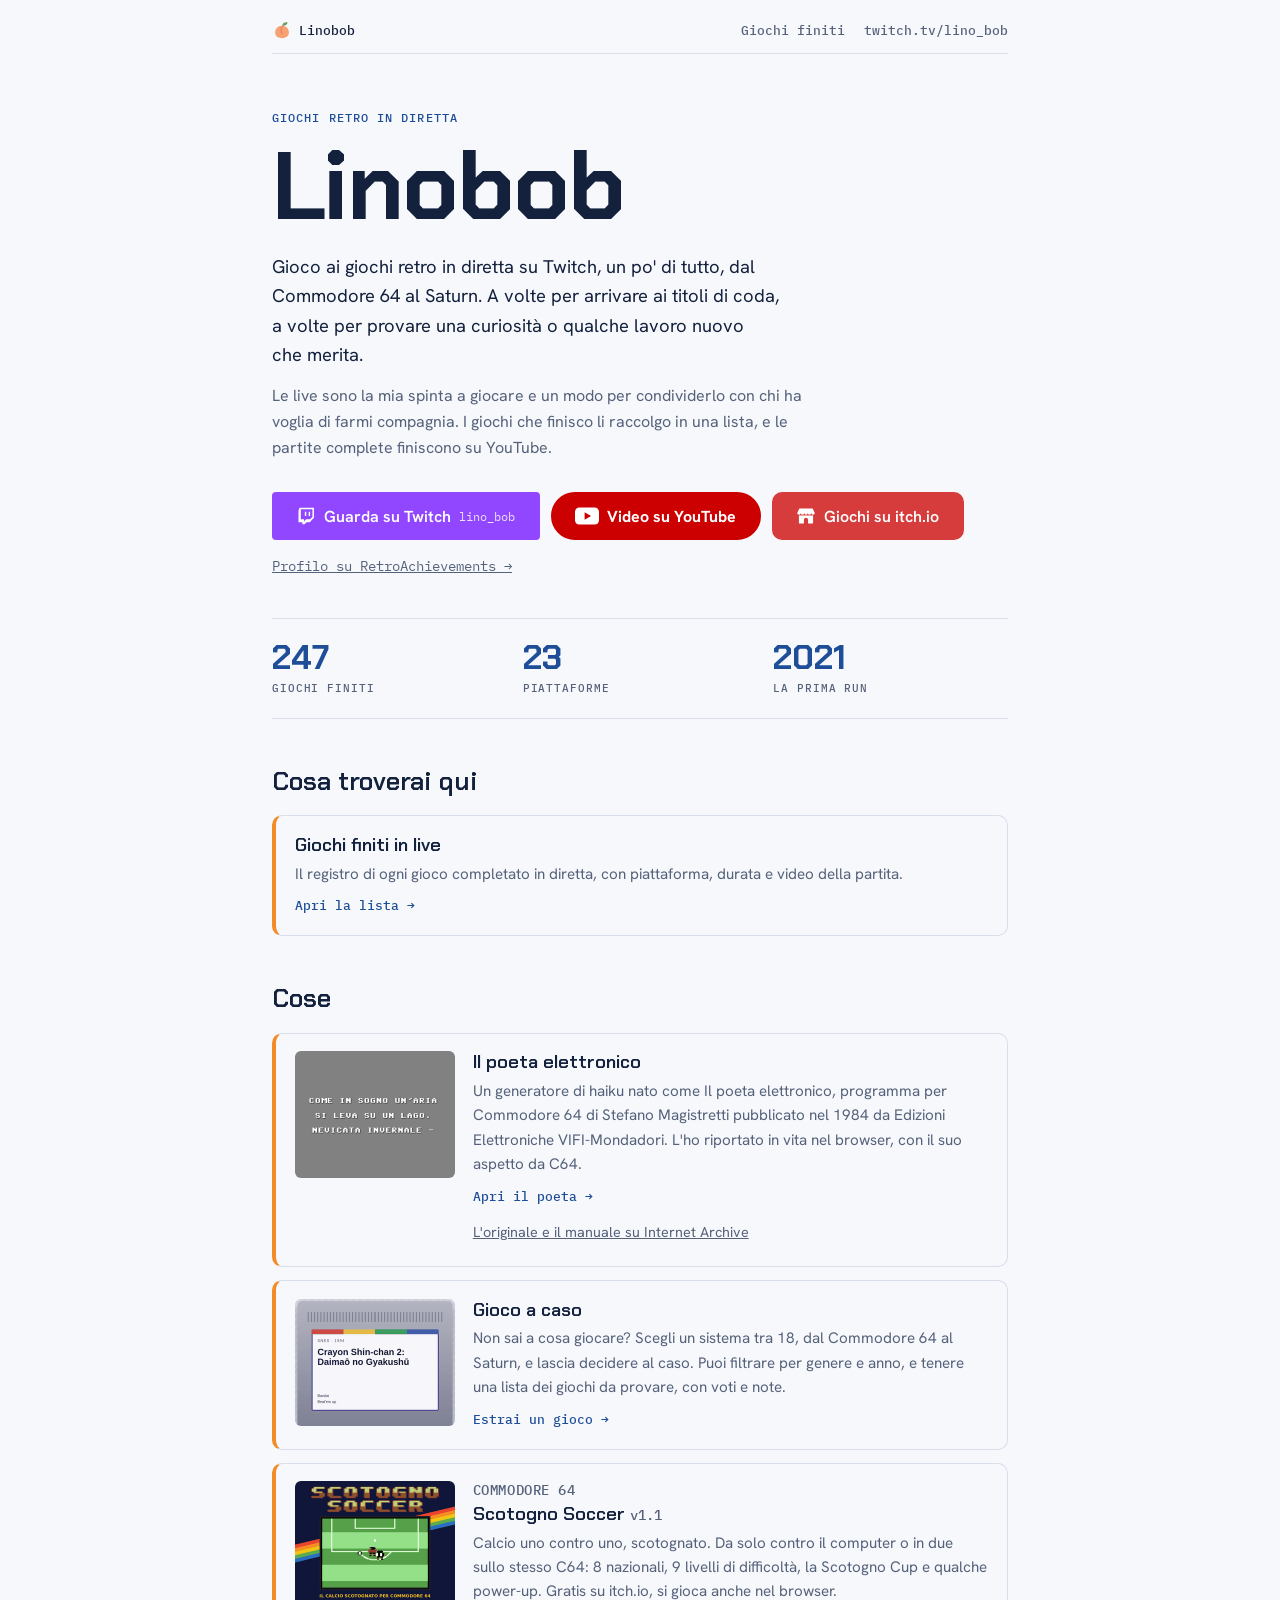
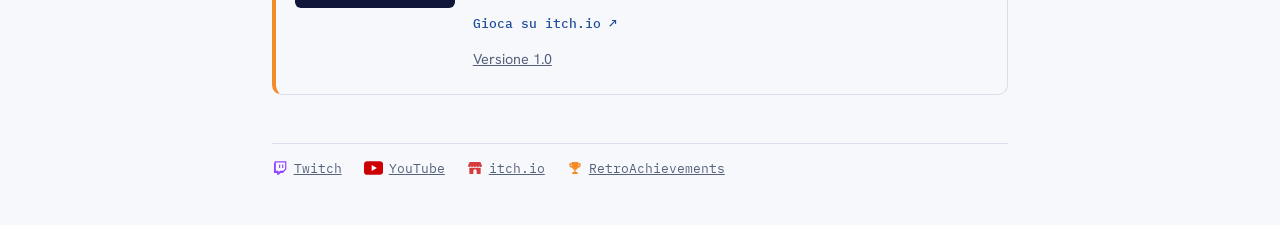
==== commit cfe9059b: "Aggiunte le statistiche di RetroAchievements e il link al profilo Co-Authored-By: Claude Opus 5.5 <n" ====
--- a/index.html
+++ b/index.html
@@ -29,6 +29,10 @@
 .foot a { display: inline-flex; align-items: center; gap: 0.35rem; }
 .foot .ico-s { width: 1rem; height: 1rem; flex: none; }
 .foot .yt-ico { width: 1.2rem; }
+/* Link a RetroAchievements sotto i pulsanti, più discreto; i numeri li scrive ogni giorno la Action in giochi/ra.json */
+.ra { margin: 1rem 0 0; color: var(--muted); font: 400 0.85rem/1.6 var(--mono); }
+.ra a { color: inherit; }
+.ra a:hover { color: var(--accent); }
 .btn small { font: 400 0.75rem var(--mono); opacity: 0.85; }
 
 .facts { display: grid; grid-template-columns: repeat(3, minmax(0, 1fr)); gap: 1rem;
@@ -94,6 +98,7 @@
       <a class="btn yt" href="https://www.youtube.com/@Lino_bob" target="_blank" rel="noopener"><svg class="ico yt-ico" viewBox="0 0 28 20" aria-hidden="true"><rect width="28" height="20" rx="5" fill="var(--brand-ink)"/><path d="M11.2 5.6v8.8l7.6-4.4z" fill="var(--yt)"/></svg><span><span class="lg">Video su </span>YouTube</span></a>
       <a class="btn it" href="https://linobob.itch.io" target="_blank" rel="noopener noreferrer"><svg class="ico" viewBox="0 0 24 24" aria-hidden="true"><path fill="currentColor" fill-rule="evenodd" d="M4 3h16l2.5 5.5a2.1 2.1 0 0 1-4.2 0a2.1 2.1 0 0 1-4.2 0a2.1 2.1 0 0 1-4.2 0a2.1 2.1 0 0 1-4.2 0a2.1 2.1 0 0 1-4.2 0zM3.5 11.5h17V20a1 1 0 0 1-1 1h-15a1 1 0 0 1-1-1zM9.5 21v-4.5a2.5 2.5 0 0 1 5 0V21z"/></svg><span><span class="lg">Giochi su </span>itch.io</span></a>
     </div>
+    <p class="ra"><a href="https://retroachievements.org/user/Linobob" target="_blank" rel="noopener noreferrer">Profilo su RetroAchievements →</a><span id="ra" hidden></span></p>
   </header>
 
   <!-- Numeri del 23/10/2026: lo script in fondo li aggiorna leggendo giochi/giochi.json.
@@ -148,6 +153,7 @@
     <a href="https://www.twitch.tv/lino_bob" target="_blank" rel="noopener"><svg class="ico-s" viewBox="0 0 24 24" aria-hidden="true"><path fill="var(--twitch)" d="M4.3 2 3 5.4v14h4.6V22h2.6l2.5-2.6h3.8L21.5 14V2H4.3zm15.4 11.1-2.9 2.9h-4.6l-2.5 2.5V16H5.8V3.8h13.9v9.3zM16.9 6.9v5h-1.7v-5h1.7zm-4.6 0v5h-1.7v-5h1.7z"/></svg>Twitch</a>
     <a href="https://www.youtube.com/@Lino_bob" target="_blank" rel="noopener"><svg class="ico-s yt-ico" viewBox="0 0 28 20" aria-hidden="true"><rect width="28" height="20" rx="5" fill="var(--yt)"/><path d="M11.2 5.6v8.8l7.6-4.4z" fill="var(--brand-ink)"/></svg>YouTube</a>
     <a href="https://linobob.itch.io" target="_blank" rel="noopener noreferrer"><svg class="ico-s" viewBox="0 0 24 24" aria-hidden="true"><path fill="var(--itch)" fill-rule="evenodd" d="M4 3h16l2.5 5.5a2.1 2.1 0 0 1-4.2 0a2.1 2.1 0 0 1-4.2 0a2.1 2.1 0 0 1-4.2 0a2.1 2.1 0 0 1-4.2 0a2.1 2.1 0 0 1-4.2 0zM3.5 11.5h17V20a1 1 0 0 1-1 1h-15a1 1 0 0 1-1-1zM9.5 21v-4.5a2.5 2.5 0 0 1 5 0V21z"/></svg>itch.io</a>
+    <a href="https://retroachievements.org/user/Linobob" target="_blank" rel="noopener noreferrer"><svg class="ico-s" viewBox="0 0 24 24" aria-hidden="true"><path fill="var(--detail)" d="M7 3h10v2h3.5v2.5a4 4 0 0 1-4 4h-.2A5 5 0 0 1 13 14.8V18h3v3H8v-3h3v-3.2a5 5 0 0 1-3.3-3.3h-.2a4 4 0 0 1-4-4V5H7zm0 4H5.5v.5a2 2 0 0 0 1.6 2zm10 0v2.5a2 2 0 0 0 1.5-2V7z"/></svg>RetroAchievements</a>
   </footer>
 </div>
 <script>
@@ -162,6 +168,18 @@
     document.getElementById('n-prima').textContent = g.map(x => x.data).sort()[0].slice(0, 4);
   })
   .catch(() => {});
+/* Riga piccola con i numeri di RetroAchievements; se il file non c'è resta nascosta. */
+fetch('giochi/ra.json', { cache: 'no-cache' })
+  .then(r => r.ok ? r.json() : Promise.reject())
+  .then(ra => {
+    const n = x => Number(x).toLocaleString('it-IT');
+    const [a, m, g] = ra.aggiornato.split('-');
+    const el = document.getElementById('ra');
+    el.textContent = ' · ' + n(ra.mastery) + ' mastery · ' + n(ra.punti) + ' punti';
+    el.title = 'Aggiornato il ' + g + '/' + m + '/' + a;
+    el.hidden = false;
+  })
+  .catch(() => {});
 </script>
 </body>
 </html>
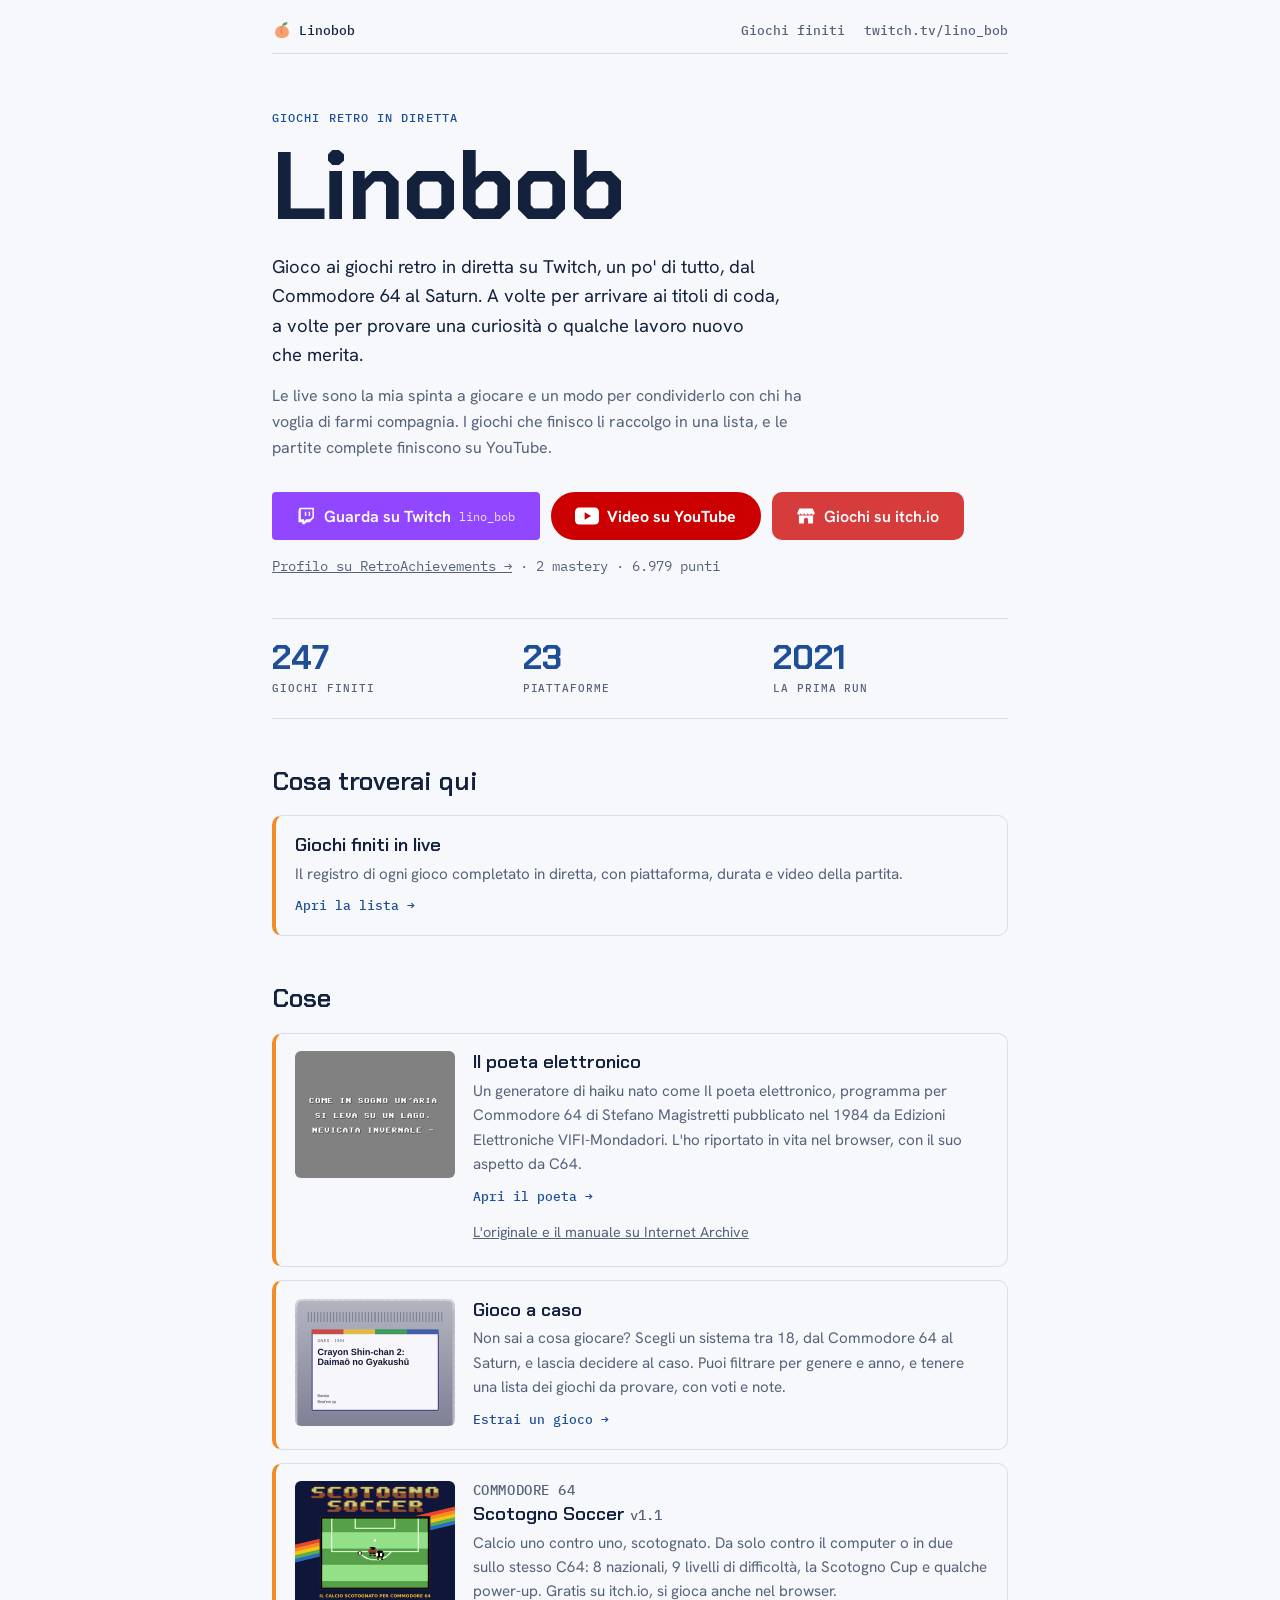
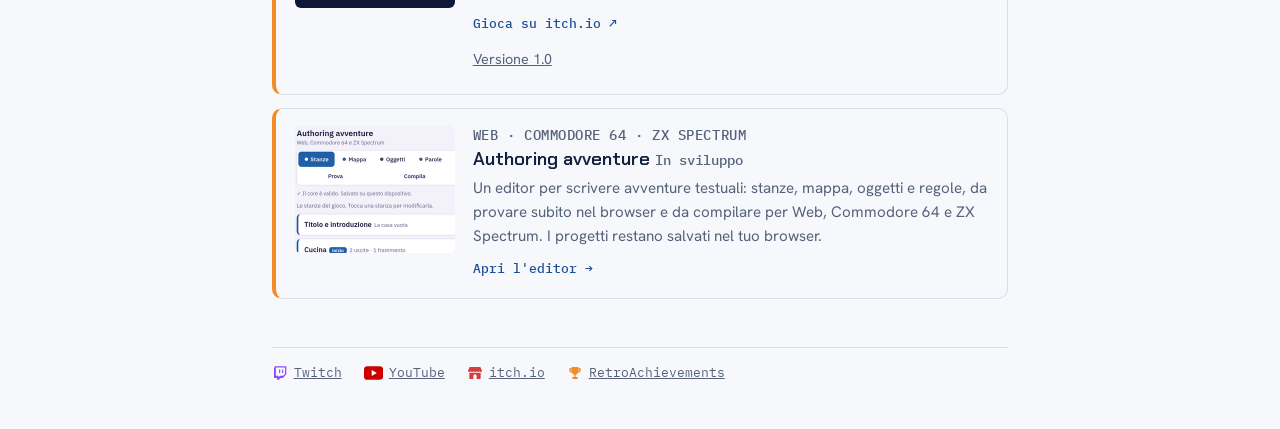
==== commit 1f90144a: "Aggiunta la scheda di Authoring avventure nella sezione Cose Co-Authored-By: Claude Opus 5.5 <norepl" ====
--- a/index.html
+++ b/index.html
@@ -147,6 +147,15 @@
       <a class="extra" href="progetti/scotogno-soccer/v1.0/">Versione 1.0</a>
       </div>
     </li>
+    <li class="card cover">
+      <img src="progetti/avventure/anteprima.png" width="160" height="127" loading="lazy" alt="L'editor di avventure: le schede Stanze, Mappa, Oggetti e Regole e l'elenco delle stanze di un gioco di esempio">
+      <div>
+      <span class="kind">Web · Commodore 64 · ZX Spectrum</span>
+      <h3><a href="avventure/">Authoring avventure</a> <span class="ver">In sviluppo</span></h3>
+      <p>Un editor per scrivere avventure testuali: stanze, mappa, oggetti e regole, da provare subito nel browser e da compilare per Web, Commodore 64 e ZX Spectrum. I progetti restano salvati nel tuo browser.</p>
+      <span class="go" aria-hidden="true">Apri l'editor →</span>
+      </div>
+    </li>
   </ul>
 
   <footer class="foot">
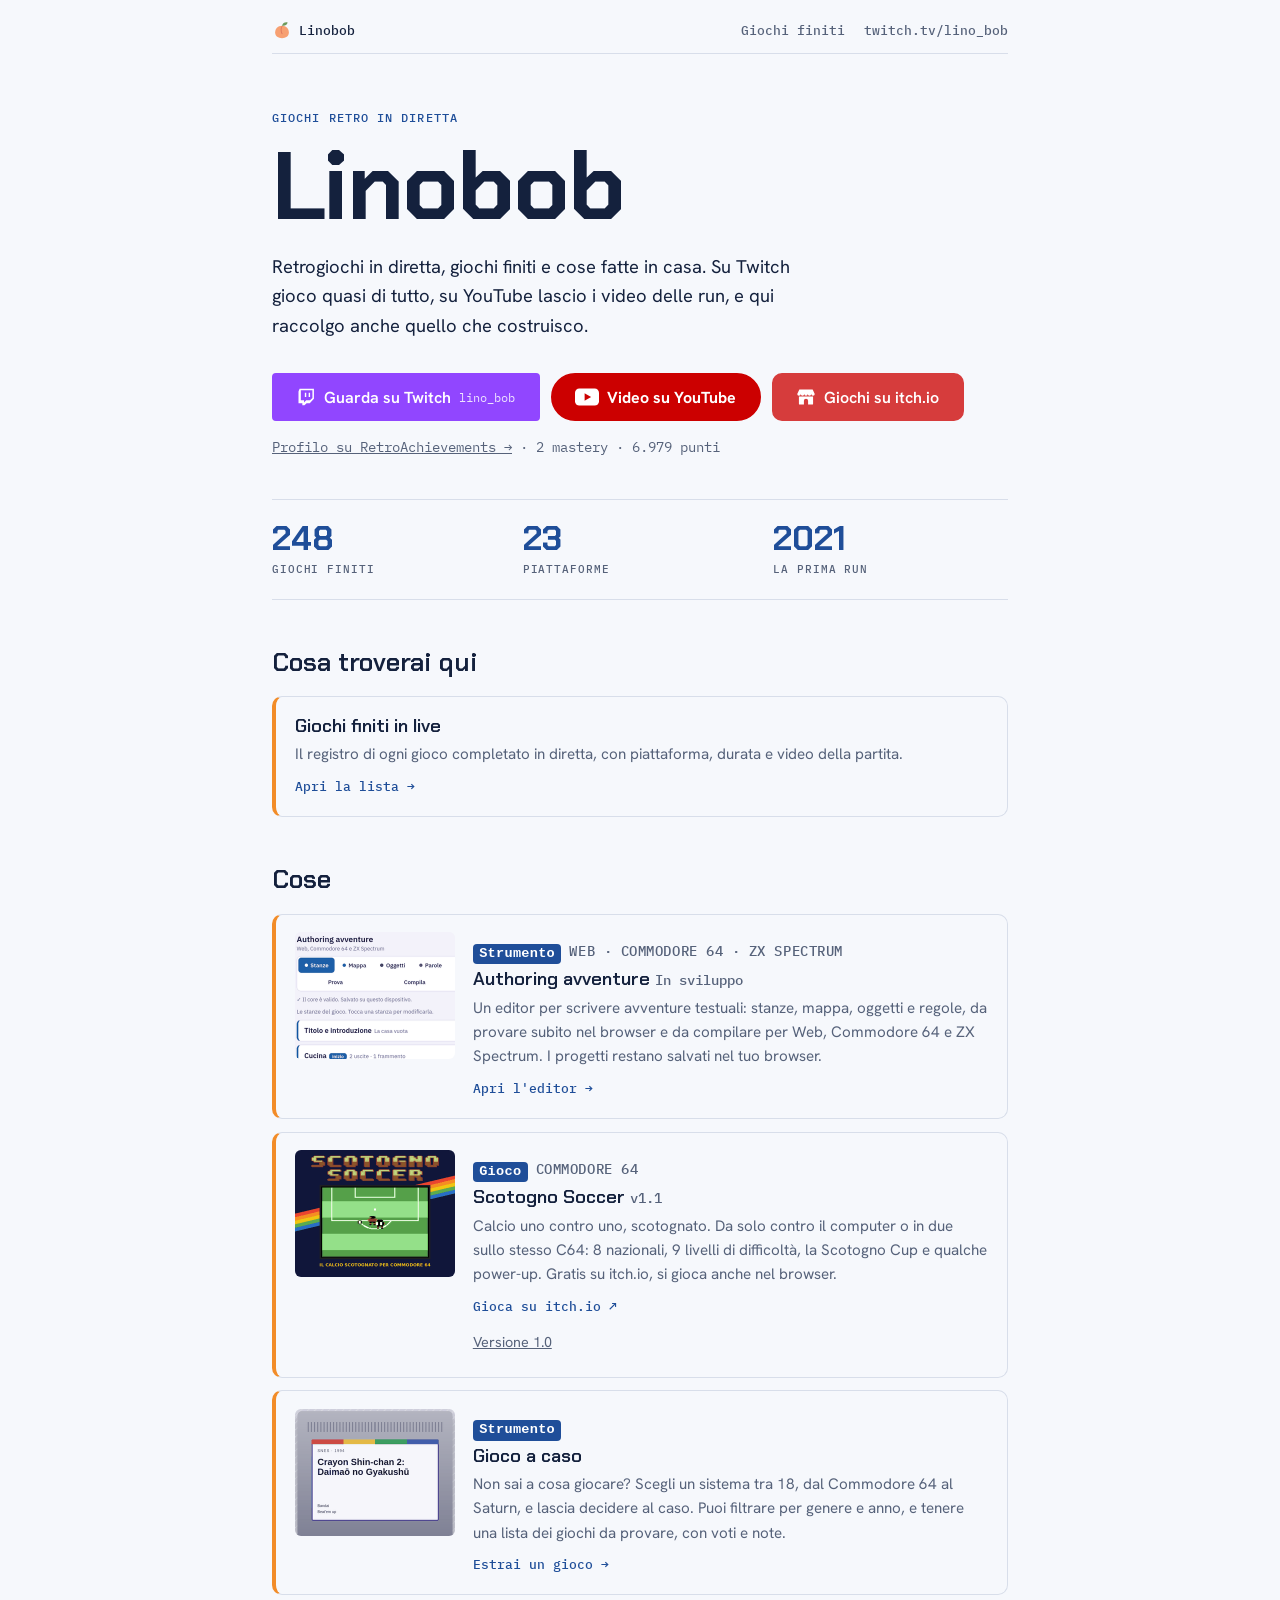
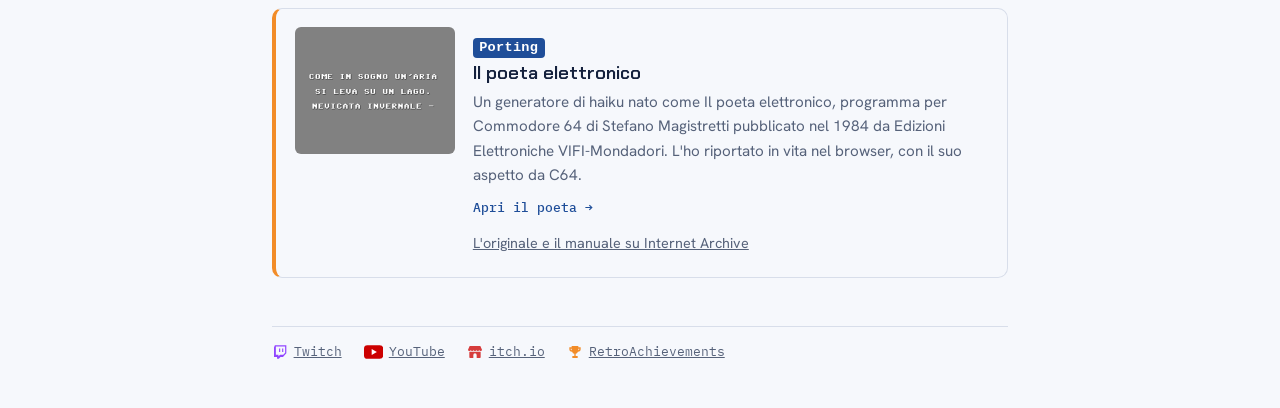
==== commit ffcc2c2b: "Nuovo testo in home e etichette nelle schede di Cose Co-Authored-By: Claude Opus 5.5 <noreply@anthro" ====
--- a/index.html
+++ b/index.html
@@ -64,6 +64,8 @@
 /* Su telefono la miniatura occupa metà larghezza e il testo le scorre intorno */
 @media (max-width: 520px) { .card.cover { display: flow-root; } .card.cover img { float: left; width: calc(50% - 0.45rem); margin: 0.2rem 0.9rem 0.5rem 0; } }
 .card .ver { color: var(--muted); font: 500 0.85rem var(--mono); white-space: nowrap; }
+/* Etichetta del tipo di cosa (Gioco, Strumento, Porting): colori dei tasti delle piattaforme */
+.card .tag { display: inline-block; margin-right: 0.5rem; padding: 0 0.4rem; border-radius: 4px; background: var(--chip); color: var(--chip-ink); font: 600 0.85rem/1.5 var(--mono); letter-spacing: 0.02em; text-transform: none; }
 .card .kind { display: block; margin-bottom: 0.25rem; color: var(--muted); font: 500 0.85rem var(--mono); letter-spacing: 0.04em; text-transform: uppercase; }
 .btn.it { background: var(--itch); border-color: var(--itch); color: var(--brand-ink); border-radius: 10px; }
 .btn.it:hover { background: var(--itch-hover); border-color: var(--itch-hover); }
@@ -91,8 +93,7 @@
   <header class="hero">
     <p class="kicker">Giochi retro in diretta</p>
     <h1>Linobob</h1>
-    <p class="lead">Gioco ai giochi retro in diretta su Twitch, un po' di tutto, dal Commodore 64 al Saturn. A volte per arrivare ai titoli di coda, a volte per provare una curiosità o qualche lavoro nuovo che merita.</p>
-    <p class="lead">Le live sono la mia spinta a giocare e un modo per condividerlo con chi ha voglia di farmi compagnia. I giochi che finisco li raccolgo in una lista, e le partite complete finiscono su YouTube.</p>
+    <p class="lead">Retrogiochi in diretta, giochi finiti e cose fatte in casa. Su Twitch gioco quasi di tutto, su YouTube lascio i video delle run, e qui raccolgo anche quello che costruisco.</p>
     <div class="cta">
       <a class="btn tw" href="https://www.twitch.tv/lino_bob" target="_blank" rel="noopener"><svg class="ico" viewBox="0 0 24 24" aria-hidden="true"><path fill="currentColor" d="M4.3 2 3 5.4v14h4.6V22h2.6l2.5-2.6h3.8L21.5 14V2H4.3zm15.4 11.1-2.9 2.9h-4.6l-2.5 2.5V16H5.8V3.8h13.9v9.3zM16.9 6.9v5h-1.7v-5h1.7zm-4.6 0v5h-1.7v-5h1.7z"/></svg><span><span class="lg">Guarda su </span>Twitch</span> <small>lino_bob</small></a>
       <a class="btn yt" href="https://www.youtube.com/@Lino_bob" target="_blank" rel="noopener"><svg class="ico yt-ico" viewBox="0 0 28 20" aria-hidden="true"><rect width="28" height="20" rx="5" fill="var(--brand-ink)"/><path d="M11.2 5.6v8.8l7.6-4.4z" fill="var(--yt)"/></svg><span><span class="lg">Video su </span>YouTube</span></a>
@@ -121,26 +122,18 @@
   <h2 id="cose">Cose</h2>
   <ul class="cards">
     <li class="card cover">
-      <img src="progetti/poeta-elettronico/anteprima.png" width="160" height="127" loading="lazy" alt="Un haiku generato, a lettere bianche su schermo grigio come un Commodore 64">
+      <img src="progetti/avventure/anteprima.png" width="160" height="127" loading="lazy" alt="L'editor di avventure: le schede Stanze, Mappa, Oggetti e Regole e l'elenco delle stanze di un gioco di esempio">
       <div>
-      <h3><a href="progetti/poeta-elettronico/">Il poeta elettronico</a></h3>
-      <p>Un generatore di haiku nato come Il poeta elettronico, programma per Commodore 64 di Stefano Magistretti pubblicato nel 1984 da Edizioni Elettroniche VIFI-Mondadori. L'ho riportato in vita nel browser, con il suo aspetto da C64.</p>
-      <span class="go" aria-hidden="true">Apri il poeta →</span>
-      <a class="extra" href="https://archive.org/details/ilpoetaelettronico" target="_blank" rel="noopener">L'originale e il manuale su Internet Archive</a>
-      </div>
-    </li>
-    <li class="card cover">
-      <img src="progetti/gioco-a-caso/anteprima.png" width="160" height="127" loading="lazy" alt="Un gioco estratto: l'etichetta di una cartuccia Super Nintendo con titolo, anno ed editore">
-      <div>
-      <h3><a href="progetti/gioco-a-caso/">Gioco a caso</a></h3>
-      <p>Non sai a cosa giocare? Scegli un sistema tra 18, dal Commodore 64 al Saturn, e lascia decidere al caso. Puoi filtrare per genere e anno, e tenere una lista dei giochi da provare, con voti e note.</p>
-      <span class="go" aria-hidden="true">Estrai un gioco →</span>
+      <span class="kind"><span class="tag">Strumento</span>Web · Commodore 64 · ZX Spectrum</span>
+      <h3><a href="avventure/">Authoring avventure</a> <span class="ver">In sviluppo</span></h3>
+      <p>Un editor per scrivere avventure testuali: stanze, mappa, oggetti e regole, da provare subito nel browser e da compilare per Web, Commodore 64 e ZX Spectrum. I progetti restano salvati nel tuo browser.</p>
+      <span class="go" aria-hidden="true">Apri l'editor →</span>
       </div>
     </li>
     <li class="card cover">
       <img src="progetti/scotogno-soccer/copertina.png" width="160" height="127" loading="lazy" alt="Copertina di Scotogno Soccer: il titolo a lettere pixel e una mischia davanti alla porta">
       <div>
-      <span class="kind">Commodore 64</span>
+      <span class="kind"><span class="tag">Gioco</span>Commodore 64</span>
       <h3><a href="https://linobob.itch.io/scotogno-soccer" target="_blank" rel="noopener noreferrer">Scotogno Soccer</a> <span class="ver">v1.1</span></h3>
       <p>Calcio uno contro uno, scotognato. Da solo contro il computer o in due sullo stesso C64: 8 nazionali, 9 livelli di difficoltà, la Scotogno Cup e qualche power-up. Gratis su itch.io, si gioca anche nel browser.</p>
       <span class="go" aria-hidden="true">Gioca su itch.io ↗</span>
@@ -148,12 +141,22 @@
       </div>
     </li>
     <li class="card cover">
-      <img src="progetti/avventure/anteprima.png" width="160" height="127" loading="lazy" alt="L'editor di avventure: le schede Stanze, Mappa, Oggetti e Regole e l'elenco delle stanze di un gioco di esempio">
+      <img src="progetti/gioco-a-caso/anteprima.png" width="160" height="127" loading="lazy" alt="Un gioco estratto: l'etichetta di una cartuccia Super Nintendo con titolo, anno ed editore">
       <div>
-      <span class="kind">Web · Commodore 64 · ZX Spectrum</span>
-      <h3><a href="avventure/">Authoring avventure</a> <span class="ver">In sviluppo</span></h3>
-      <p>Un editor per scrivere avventure testuali: stanze, mappa, oggetti e regole, da provare subito nel browser e da compilare per Web, Commodore 64 e ZX Spectrum. I progetti restano salvati nel tuo browser.</p>
-      <span class="go" aria-hidden="true">Apri l'editor →</span>
+      <span class="kind"><span class="tag">Strumento</span></span>
+      <h3><a href="progetti/gioco-a-caso/">Gioco a caso</a></h3>
+      <p>Non sai a cosa giocare? Scegli un sistema tra 18, dal Commodore 64 al Saturn, e lascia decidere al caso. Puoi filtrare per genere e anno, e tenere una lista dei giochi da provare, con voti e note.</p>
+      <span class="go" aria-hidden="true">Estrai un gioco →</span>
+      </div>
+    </li>
+    <li class="card cover">
+      <img src="progetti/poeta-elettronico/anteprima.png" width="160" height="127" loading="lazy" alt="Un haiku generato, a lettere bianche su schermo grigio come un Commodore 64">
+      <div>
+      <span class="kind"><span class="tag">Porting</span></span>
+      <h3><a href="progetti/poeta-elettronico/">Il poeta elettronico</a></h3>
+      <p>Un generatore di haiku nato come Il poeta elettronico, programma per Commodore 64 di Stefano Magistretti pubblicato nel 1984 da Edizioni Elettroniche VIFI-Mondadori. L'ho riportato in vita nel browser, con il suo aspetto da C64.</p>
+      <span class="go" aria-hidden="true">Apri il poeta →</span>
+      <a class="extra" href="https://archive.org/details/ilpoetaelettronico" target="_blank" rel="noopener">L'originale e il manuale su Internet Archive</a>
       </div>
     </li>
   </ul>
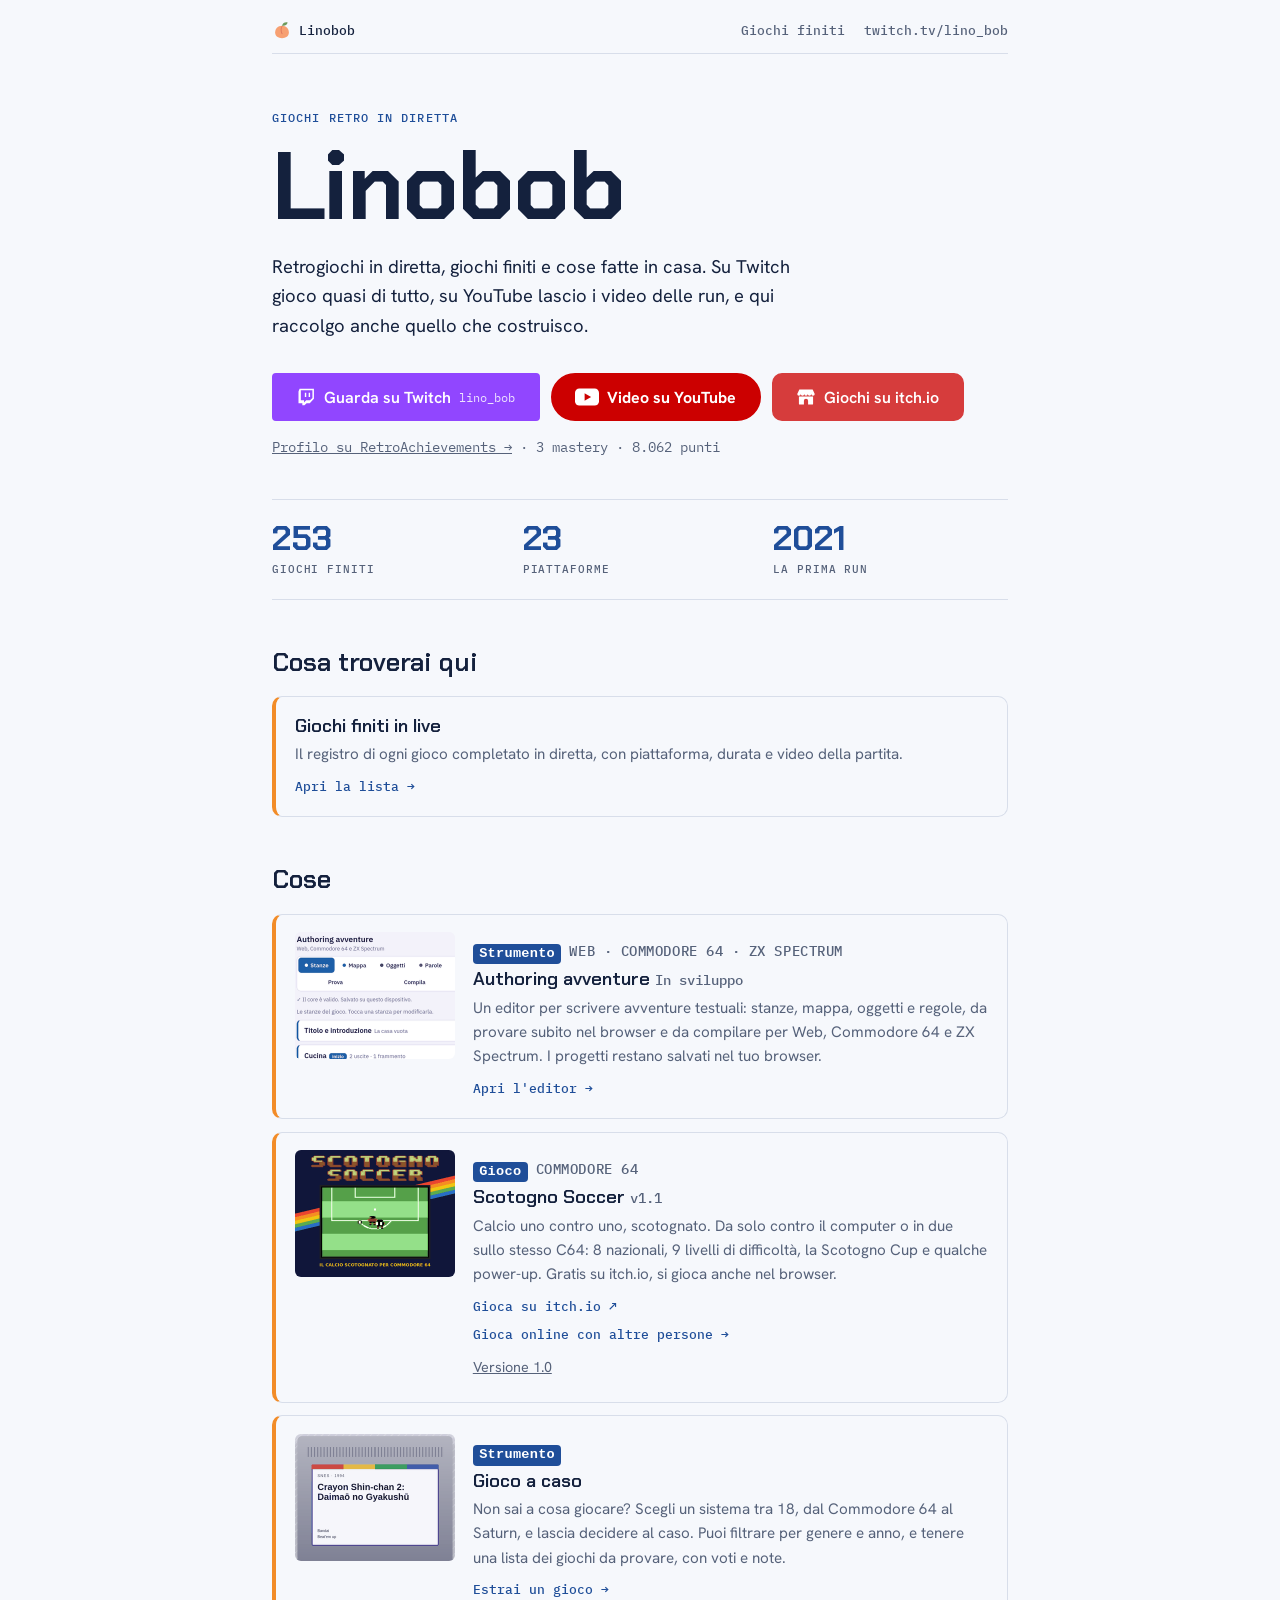
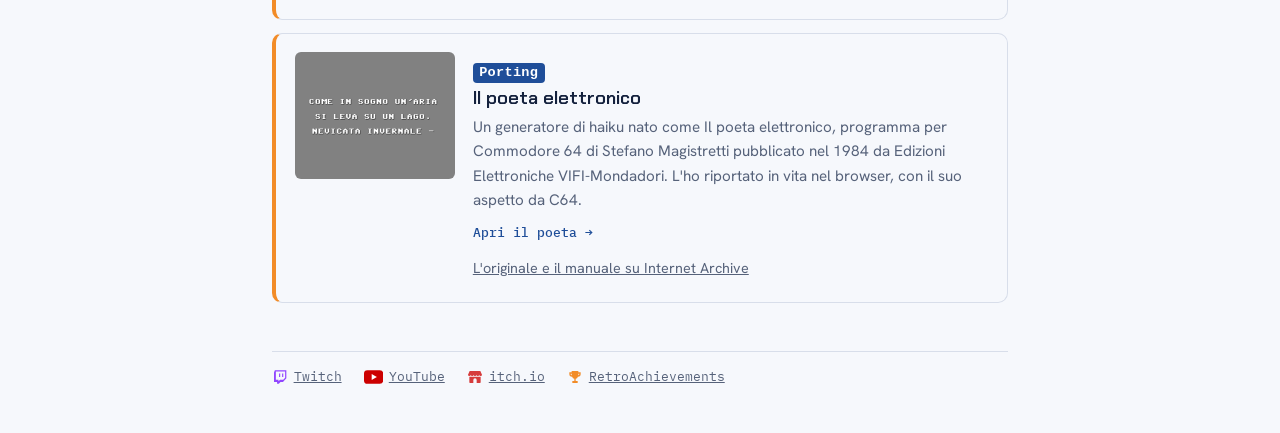
==== commit 489808a3: "Aggiunto il link al gioco online nella scheda di Scotogno Soccer Co-Authored-By: Claude Opus 5.5 <no" ====
--- a/index.html
+++ b/index.html
@@ -58,6 +58,9 @@
 .card .extra { position: relative; z-index: 1; display: block; width: fit-content; margin-top: 0.5rem;
   padding: 0.3rem 0; color: var(--muted); font-size: 0.9rem; }
 .card .extra:hover { color: var(--accent); }
+/* Secondo link d'azione vero (sopra il link che copre la scheda), nello stile di .go */
+.card .go2 { position: relative; z-index: 1; display: block; width: fit-content; margin-top: 0.5rem; color: var(--accent); font: 500 0.8rem var(--mono); text-decoration: none; }
+.card .go2:hover { text-decoration: underline; }
 /* Schede con immagine: miniatura a sinistra, su telefono sopra il testo */
 .card.cover { display: grid; grid-template-columns: 160px minmax(0, 1fr); gap: 0 1.1rem; align-items: start; }
 .card.cover img { width: 160px; height: auto; border-radius: 6px; }
@@ -137,6 +140,7 @@
       <h3><a href="https://linobob.itch.io/scotogno-soccer" target="_blank" rel="noopener noreferrer">Scotogno Soccer</a> <span class="ver">v1.1</span></h3>
       <p>Calcio uno contro uno, scotognato. Da solo contro il computer o in due sullo stesso C64: 8 nazionali, 9 livelli di difficoltà, la Scotogno Cup e qualche power-up. Gratis su itch.io, si gioca anche nel browser.</p>
       <span class="go" aria-hidden="true">Gioca su itch.io ↗</span>
+      <a class="go2" href="progetti/scotogno-soccer/online/">Gioca online con altre persone →</a>
       <a class="extra" href="progetti/scotogno-soccer/v1.0/">Versione 1.0</a>
       </div>
     </li>
